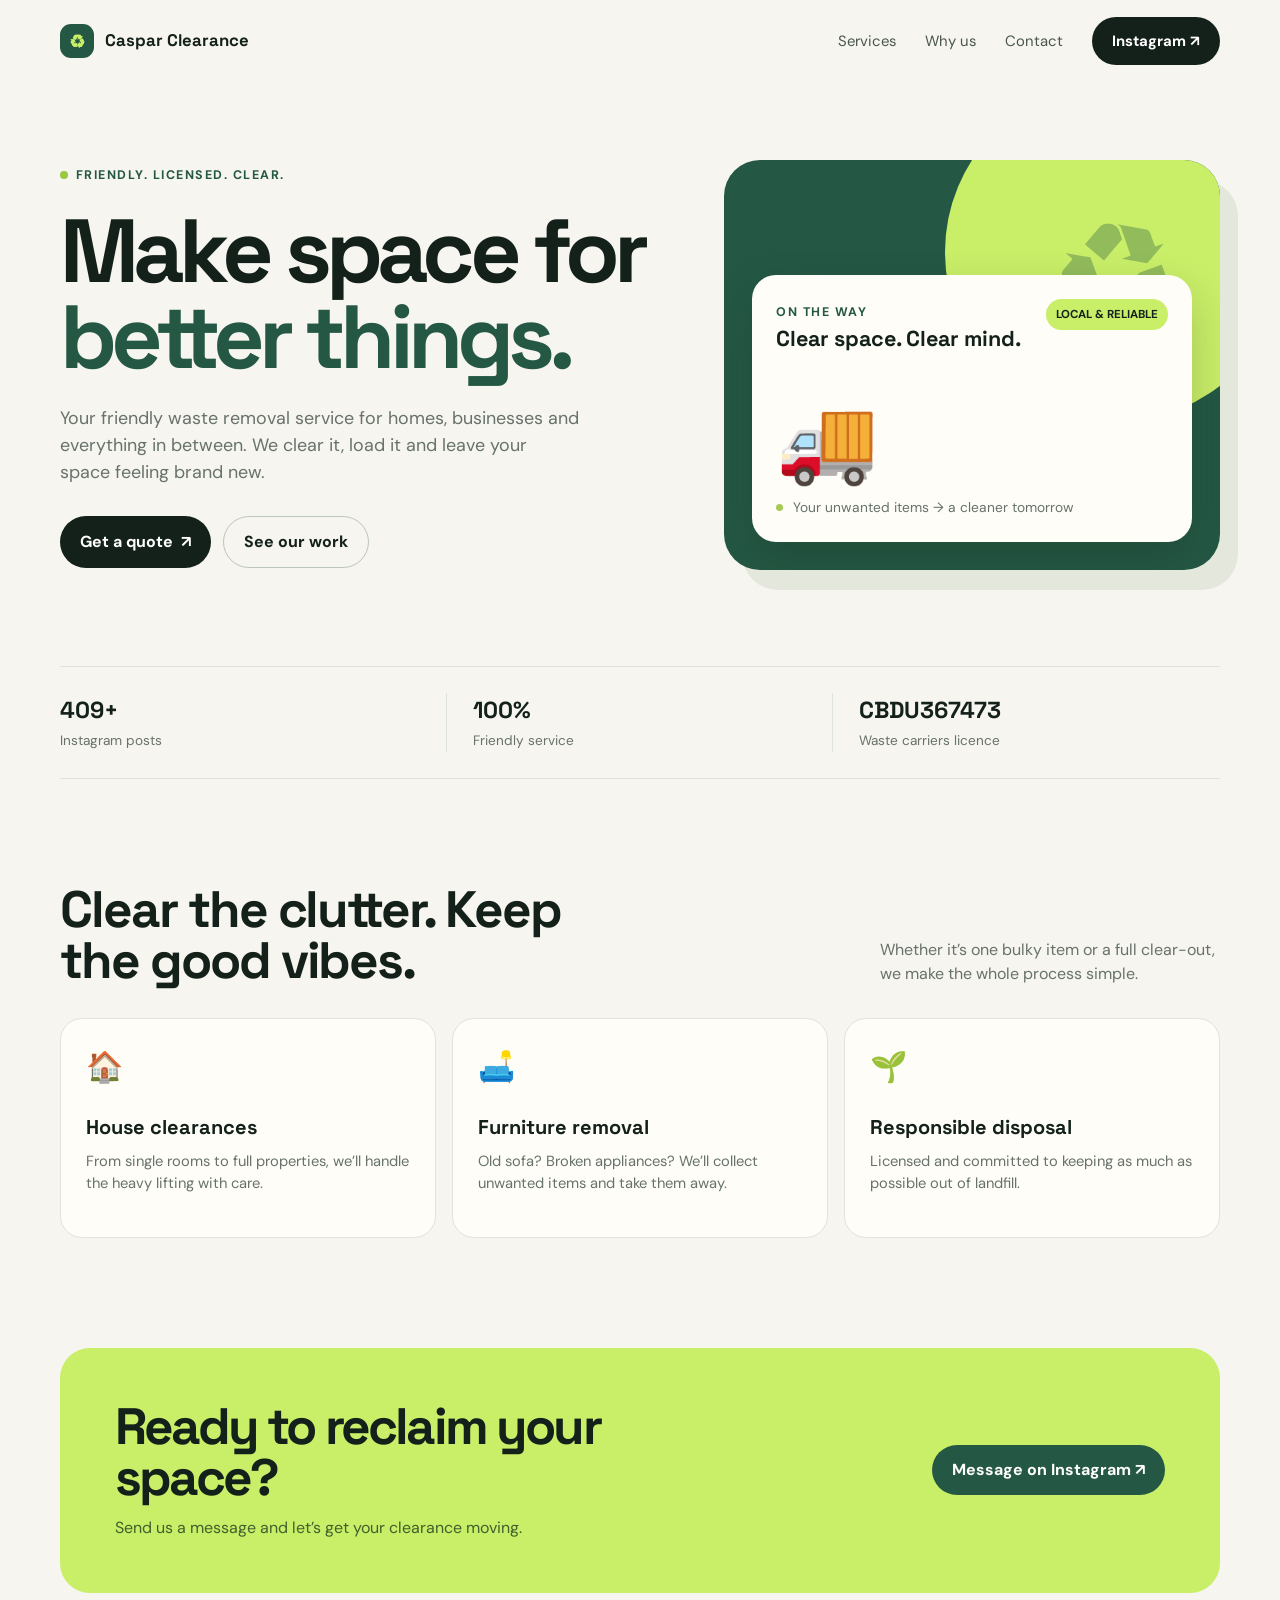
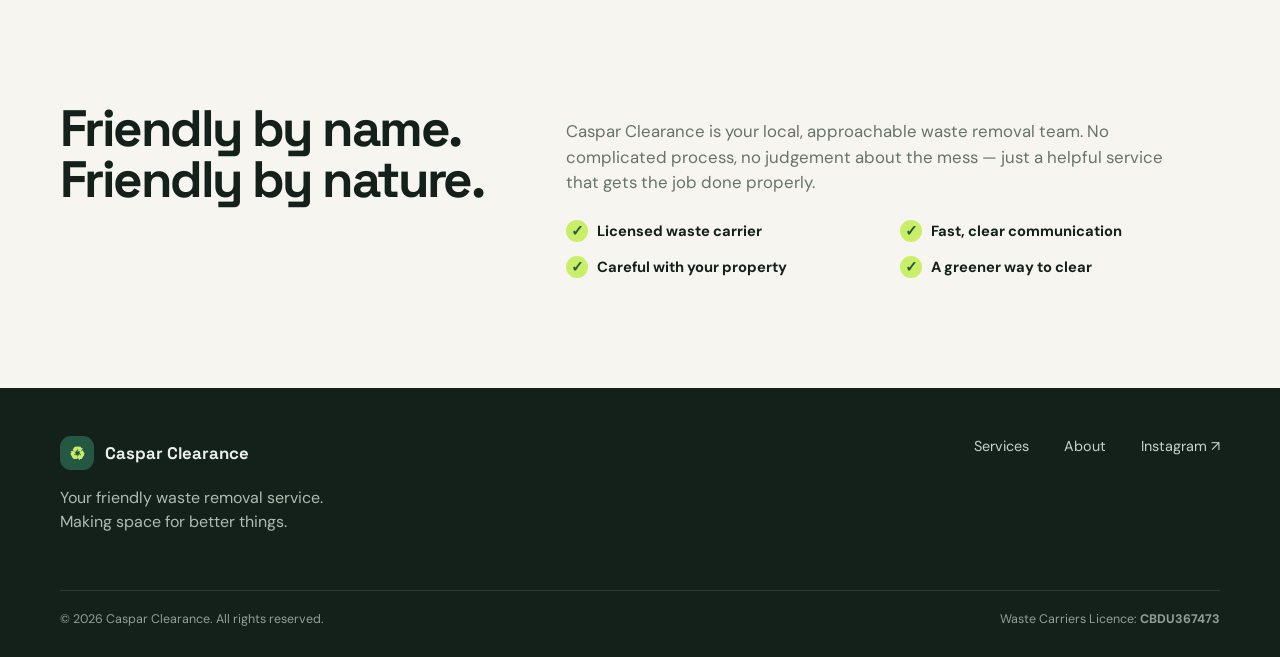
==== index.html @ f8dc3614 "feat: create Caspar Clearance website" ====
<!doctype html>
<html lang="en">
<head>
  <meta charset="UTF-8" />
  <meta name="viewport" content="width=device-width, initial-scale=1.0" />
  <meta name="description" content="Caspar Clearance — your friendly waste removal service. Licensed, reliable and ready to clear the space." />
  <title>Caspar Clearance | Friendly Waste Removal</title>
  <link rel="preconnect" href="https://fonts.googleapis.com">
  <link rel="preconnect" href="https://fonts.gstatic.com" crossorigin>
  <link href="https://fonts.googleapis.com/css2?family=DM+Sans:wght@400;500;600;700&family=Space+Grotesk:wght@500;600;700&display=swap" rel="stylesheet">
  <style>
    :root{--ink:#14211b;--muted:#66726b;--paper:#f7f5ef;--lime:#c9ee68;--green:#245844;--line:#dfe4d8;--cream:#fffdf8}
    *{box-sizing:border-box}html{scroll-behavior:smooth}body{margin:0;background:var(--paper);color:var(--ink);font-family:'DM Sans',sans-serif;line-height:1.5}a{color:inherit;text-decoration:none}.wrap{width:min(1160px,calc(100% - 40px));margin:auto}
    nav{height:82px;display:flex;align-items:center;justify-content:space-between}.brand{display:flex;align-items:center;gap:11px;font-family:'Space Grotesk';font-weight:700;font-size:1.05rem}.mark{width:34px;height:34px;display:grid;place-items:center;border-radius:11px;background:var(--green);color:var(--lime);font-size:18px}.links{display:flex;align-items:center;gap:29px;font-size:.93rem;color:#49564e}.links a:hover{color:var(--green)}.nav-cta,.button{border:0;border-radius:100px;background:var(--ink);color:white;padding:13px 20px;font-weight:700;cursor:pointer;display:inline-flex;align-items:center;gap:8px}.nav-cta:hover,.button:hover{background:var(--green);transform:translateY(-1px)}
    .hero{padding:78px 0 96px;display:grid;grid-template-columns:1.1fr .9fr;gap:58px;align-items:center}.eyebrow{display:inline-flex;align-items:center;gap:8px;color:var(--green);font-weight:700;font-size:.78rem;letter-spacing:.12em;text-transform:uppercase}.dot{height:8px;width:8px;border-radius:50%;background:#98c83f}.hero h1{font-family:'Space Grotesk';font-size:clamp(3.25rem,7vw,6.4rem);line-height:.96;letter-spacing:-.065em;margin:22px 0 25px;max-width:730px}.hero h1 em{font-style:normal;color:var(--green)}.hero p{font-size:1.12rem;color:var(--muted);max-width:520px;margin:0 0 30px}.actions{display:flex;gap:12px;flex-wrap:wrap}.button.light{background:transparent;color:var(--ink);border:1px solid #bdc6ba}.button.light:hover{background:var(--cream)}
    .hero-art{position:relative;min-height:410px;border-radius:36px;background:var(--green);overflow:hidden;display:flex;align-items:flex-end;padding:28px;box-shadow:18px 20px 0 #e4e8dc}.hero-art:before{content:'';position:absolute;width:340px;height:340px;border-radius:50%;background:var(--lime);right:-65px;top:-78px}.hero-art:after{content:'♻';position:absolute;right:37px;top:7px;font-size:150px;color:#24584455;transform:rotate(10deg)}.card{position:relative;z-index:1;background:var(--cream);border-radius:24px;padding:24px;width:100%;box-shadow:0 20px 45px #13251a33}.card-top{display:flex;justify-content:space-between;align-items:start;margin-bottom:45px}.card h3{font-family:'Space Grotesk';font-size:1.35rem;margin:0}.badge{font-size:.72rem;font-weight:700;background:var(--lime);padding:7px 10px;border-radius:100px}.truck{font-size:82px;line-height:1;margin-bottom:15px}.route{display:flex;gap:10px;color:var(--muted);font-size:.86rem;align-items:center}.route span{height:7px;width:7px;border-radius:50%;background:#a7ca54}
    .stats{display:grid;grid-template-columns:repeat(3,1fr);border-top:1px solid var(--line);border-bottom:1px solid var(--line);padding:26px 0;margin-bottom:105px}.stat{padding:0 26px;border-right:1px solid var(--line)}.stat:first-child{padding-left:0}.stat:last-child{border:0}.stat strong{display:block;font-family:'Space Grotesk';font-size:1.45rem}.stat span{color:var(--muted);font-size:.85rem}
    section{padding-bottom:110px}.section-head{display:flex;justify-content:space-between;gap:20px;align-items:end;margin-bottom:32px}.section-head h2{font-family:'Space Grotesk';letter-spacing:-.04em;font-size:clamp(2rem,4vw,3.5rem);line-height:1;margin:0;max-width:550px}.section-head p{color:var(--muted);max-width:340px;margin:0}.services{display:grid;grid-template-columns:repeat(3,1fr);gap:16px}.service{background:var(--cream);border:1px solid var(--line);padding:25px;border-radius:22px;min-height:220px;transition:.2s}.service:hover{transform:translateY(-5px);border-color:#b9cf8b}.icon{font-size:30px}.service h3{font-family:'Space Grotesk';font-size:1.25rem;margin:23px 0 8px}.service p{color:var(--muted);font-size:.92rem;margin:0}
    .banner{border-radius:30px;background:var(--lime);padding:53px 55px;display:flex;justify-content:space-between;align-items:center;gap:30px;margin-bottom:110px}.banner h2{font-family:'Space Grotesk';font-size:clamp(2rem,4vw,3.7rem);letter-spacing:-.055em;line-height:1;margin:0;max-width:620px}.banner p{margin:12px 0 0;color:#41602c}.banner .button{background:var(--green)}
    .about{display:grid;grid-template-columns:.8fr 1.2fr;gap:70px;align-items:start}.about h2{font-family:'Space Grotesk';font-size:3.2rem;line-height:1;letter-spacing:-.05em;margin:0}.about-copy p{color:var(--muted);font-size:1.05rem;max-width:600px}.ticks{display:grid;grid-template-columns:1fr 1fr;gap:14px;margin-top:25px}.tick{font-weight:700;font-size:.92rem}.tick:before{content:'✓';display:inline-grid;place-items:center;color:var(--green);background:var(--lime);border-radius:50%;height:22px;width:22px;margin-right:9px}
    footer{background:var(--ink);color:#eaf0e7;padding:48px 0 28px}.footer-main{display:flex;justify-content:space-between;gap:30px}.footer-brand p{color:#aebbb0;max-width:300px;margin:16px 0}.footer-links{display:flex;gap:35px;color:#c8d2c8;font-size:.9rem}.footer-links a:hover{color:var(--lime)}.copyright{border-top:1px solid #ffffff1c;margin-top:40px;padding-top:19px;color:#91a096;font-size:.78rem;display:flex;justify-content:space-between}.ig{color:var(--lime);font-weight:700}
    @media(max-width:760px){.wrap{width:min(100% - 28px,560px)}.links{display:none}.hero{padding:48px 0 75px;grid-template-columns:1fr;gap:50px}.hero h1{font-size:clamp(3.2rem,17vw,5.3rem)}.hero-art{min-height:345px;box-shadow:10px 12px 0 #e4e8dc}.stats{margin-bottom:75px;gap:8px}.stat{padding:0 9px}.stat strong{font-size:1.05rem}.stat span{font-size:.7rem}.services{grid-template-columns:1fr}.section-head{display:block}.section-head p{margin-top:15px}.banner{padding:35px 26px;display:block}.banner .button{margin-top:25px}.about{grid-template-columns:1fr;gap:26px}.about h2{font-size:2.8rem}.ticks{grid-template-columns:1fr}.footer-main{display:block}.footer-links{margin-top:28px;flex-wrap:wrap;gap:18px}.copyright{display:block}.copyright span{display:block;margin-top:8px}}
  </style>
</head>
<body>
  <header class="wrap"><nav><a class="brand" href="#top"><span class="mark">♻</span> Caspar Clearance</a><div class="links"><a href="#services">Services</a><a href="#about">Why us</a><a href="#contact">Contact</a><a class="nav-cta" href="https://www.instagram.com/casparclearance/" target="_blank" rel="noreferrer">Instagram ↗</a></div></nav></header>
  <main id="top">
    <div class="wrap hero"><div><span class="eyebrow"><span class="dot"></span> Friendly. Licensed. Clear.</span><h1>Make space for <em>better things.</em></h1><p>Your friendly waste removal service for homes, businesses and everything in between. We clear it, load it and leave your space feeling brand new.</p><div class="actions"><a class="button" href="#contact">Get a quote <span>↗</span></a><a class="button light" href="https://www.instagram.com/casparclearance/" target="_blank" rel="noreferrer">See our work</a></div></div><div class="hero-art"><div class="card"><div class="card-top"><div><div class="eyebrow">On the way</div><h3>Clear space. Clear mind.</h3></div><span class="badge">LOCAL &amp; RELIABLE</span></div><div class="truck">🚚</div><div class="route"><span></span> Your unwanted items → a cleaner tomorrow</div></div></div></div>
    <div class="wrap stats"><div class="stat"><strong>409+</strong><span>Instagram posts</span></div><div class="stat"><strong>100%</strong><span>Friendly service</span></div><div class="stat"><strong>CBDU367473</strong><span>Waste carriers licence</span></div></div>
    <section class="wrap" id="services"><div class="section-head"><h2>Clear the clutter. Keep the good vibes.</h2><p>Whether it’s one bulky item or a full clear-out, we make the whole process simple.</p></div><div class="services"><article class="service"><div class="icon">🏠</div><h3>House clearances</h3><p>From single rooms to full properties, we’ll handle the heavy lifting with care.</p></article><article class="service"><div class="icon">🛋️</div><h3>Furniture removal</h3><p>Old sofa? Broken appliances? We’ll collect unwanted items and take them away.</p></article><article class="service"><div class="icon">🌱</div><h3>Responsible disposal</h3><p>Licensed and committed to keeping as much as possible out of landfill.</p></article></div></section>
    <div class="wrap banner" id="contact"><div><h2>Ready to reclaim your space?</h2><p>Send us a message and let’s get your clearance moving.</p></div><a class="button" href="https://www.instagram.com/casparclearance/" target="_blank" rel="noreferrer">Message on Instagram ↗</a></div>
    <section class="wrap about" id="about"><h2>Friendly by name.<br>Friendly by nature.</h2><div class="about-copy"><p>Caspar Clearance is your local, approachable waste removal team. No complicated process, no judgement about the mess — just a helpful service that gets the job done properly.</p><div class="ticks"><div class="tick">Licensed waste carrier</div><div class="tick">Fast, clear communication</div><div class="tick">Careful with your property</div><div class="tick">A greener way to clear</div></div></div></section>
  </main>
  <footer><div class="wrap"><div class="footer-main"><div class="footer-brand"><a class="brand" href="#top"><span class="mark">♻</span> Caspar Clearance</a><p>Your friendly waste removal service. Making space for better things.</p></div><div class="footer-links"><a href="#services">Services</a><a href="#about">About</a><a href="https://www.instagram.com/casparclearance/" target="_blank" rel="noreferrer">Instagram ↗</a></div></div><div class="copyright"><span>© 2026 Caspar Clearance. All rights reserved.</span><span>Waste Carriers Licence: <b>CBDU367473</b></span></div></div></footer>
</body>
</html>
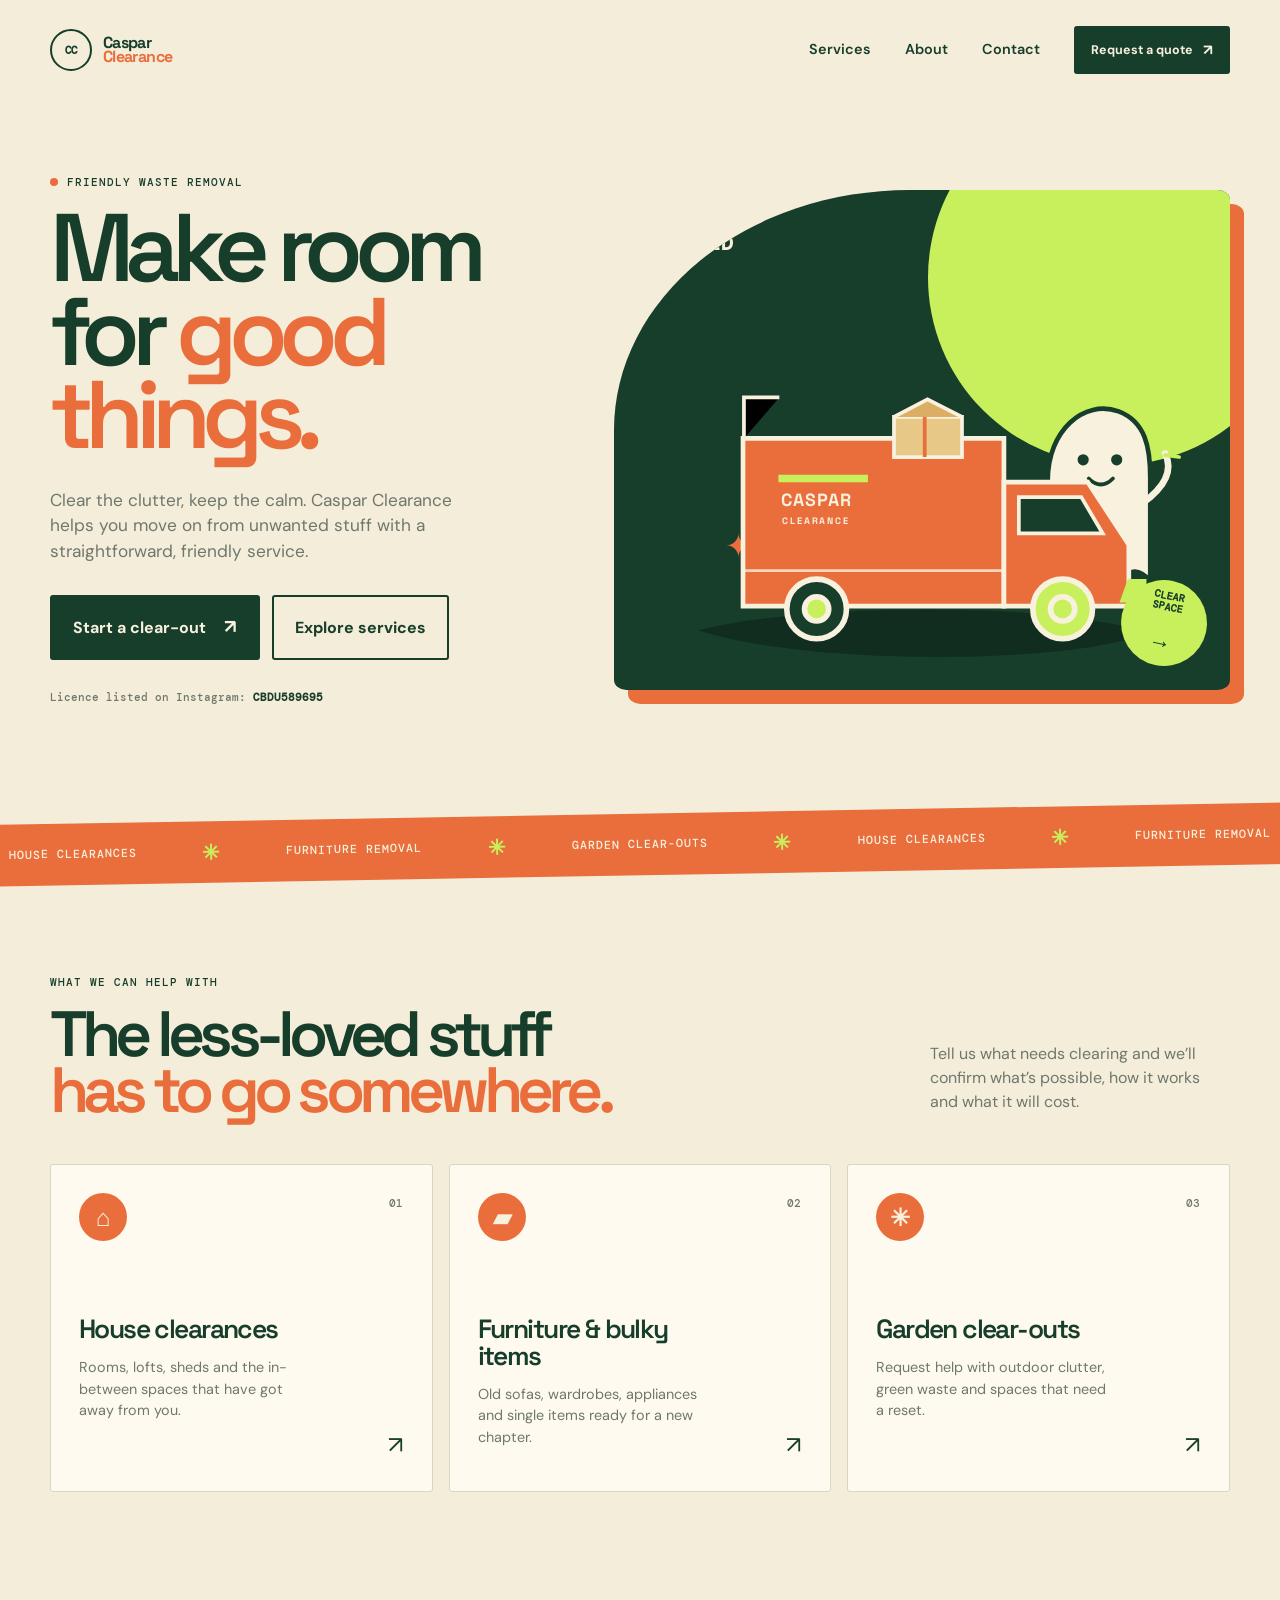
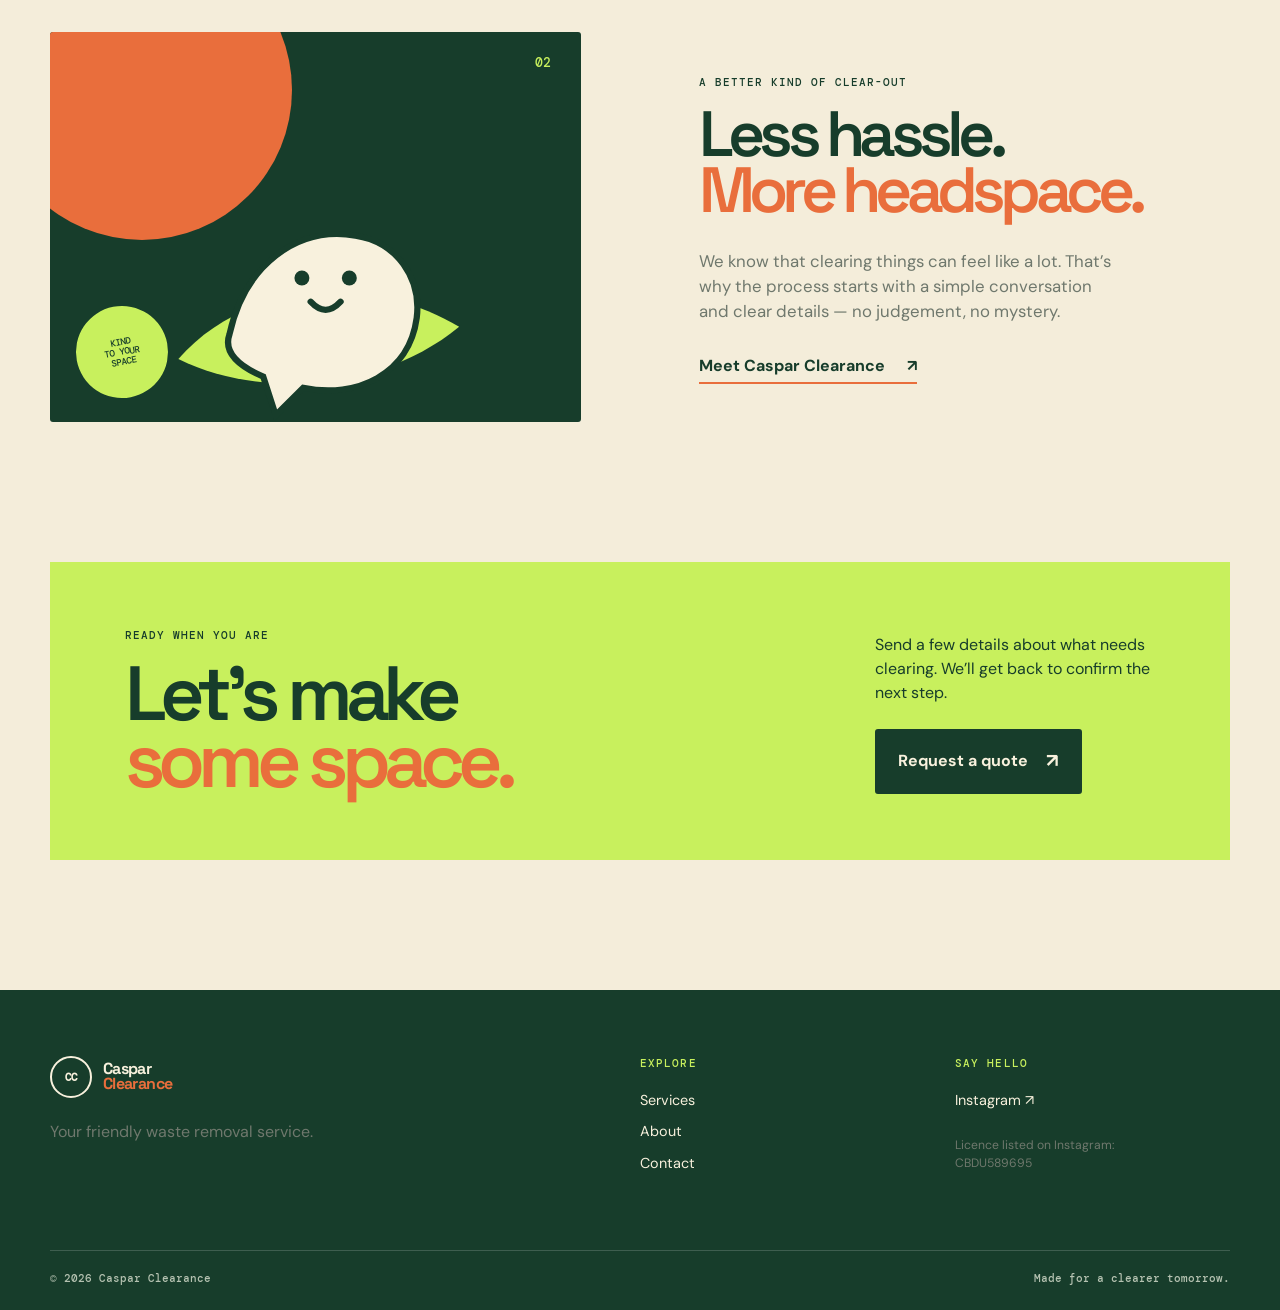
==== commit f2788e51: "feat: add premium multi-page clearance experience" ====
--- a/index.html
+++ b/index.html
@@ -1,36 +1,41 @@
 <!doctype html>
 <html lang="en">
 <head>
-  <meta charset="UTF-8" />
-  <meta name="viewport" content="width=device-width, initial-scale=1.0" />
-  <meta name="description" content="Caspar Clearance — your friendly waste removal service. Licensed, reliable and ready to clear the space." />
-  <title>Caspar Clearance | Friendly Waste Removal</title>
-  <link rel="preconnect" href="https://fonts.googleapis.com">
-  <link rel="preconnect" href="https://fonts.gstatic.com" crossorigin>
-  <link href="https://fonts.googleapis.com/css2?family=DM+Sans:wght@400;500;600;700&family=Space+Grotesk:wght@500;600;700&display=swap" rel="stylesheet">
-  <style>
-    :root{--ink:#14211b;--muted:#66726b;--paper:#f7f5ef;--lime:#c9ee68;--green:#245844;--line:#dfe4d8;--cream:#fffdf8}
-    *{box-sizing:border-box}html{scroll-behavior:smooth}body{margin:0;background:var(--paper);color:var(--ink);font-family:'DM Sans',sans-serif;line-height:1.5}a{color:inherit;text-decoration:none}.wrap{width:min(1160px,calc(100% - 40px));margin:auto}
-    nav{height:82px;display:flex;align-items:center;justify-content:space-between}.brand{display:flex;align-items:center;gap:11px;font-family:'Space Grotesk';font-weight:700;font-size:1.05rem}.mark{width:34px;height:34px;display:grid;place-items:center;border-radius:11px;background:var(--green);color:var(--lime);font-size:18px}.links{display:flex;align-items:center;gap:29px;font-size:.93rem;color:#49564e}.links a:hover{color:var(--green)}.nav-cta,.button{border:0;border-radius:100px;background:var(--ink);color:white;padding:13px 20px;font-weight:700;cursor:pointer;display:inline-flex;align-items:center;gap:8px}.nav-cta:hover,.button:hover{background:var(--green);transform:translateY(-1px)}
-    .hero{padding:78px 0 96px;display:grid;grid-template-columns:1.1fr .9fr;gap:58px;align-items:center}.eyebrow{display:inline-flex;align-items:center;gap:8px;color:var(--green);font-weight:700;font-size:.78rem;letter-spacing:.12em;text-transform:uppercase}.dot{height:8px;width:8px;border-radius:50%;background:#98c83f}.hero h1{font-family:'Space Grotesk';font-size:clamp(3.25rem,7vw,6.4rem);line-height:.96;letter-spacing:-.065em;margin:22px 0 25px;max-width:730px}.hero h1 em{font-style:normal;color:var(--green)}.hero p{font-size:1.12rem;color:var(--muted);max-width:520px;margin:0 0 30px}.actions{display:flex;gap:12px;flex-wrap:wrap}.button.light{background:transparent;color:var(--ink);border:1px solid #bdc6ba}.button.light:hover{background:var(--cream)}
-    .hero-art{position:relative;min-height:410px;border-radius:36px;background:var(--green);overflow:hidden;display:flex;align-items:flex-end;padding:28px;box-shadow:18px 20px 0 #e4e8dc}.hero-art:before{content:'';position:absolute;width:340px;height:340px;border-radius:50%;background:var(--lime);right:-65px;top:-78px}.hero-art:after{content:'♻';position:absolute;right:37px;top:7px;font-size:150px;color:#24584455;transform:rotate(10deg)}.card{position:relative;z-index:1;background:var(--cream);border-radius:24px;padding:24px;width:100%;box-shadow:0 20px 45px #13251a33}.card-top{display:flex;justify-content:space-between;align-items:start;margin-bottom:45px}.card h3{font-family:'Space Grotesk';font-size:1.35rem;margin:0}.badge{font-size:.72rem;font-weight:700;background:var(--lime);padding:7px 10px;border-radius:100px}.truck{font-size:82px;line-height:1;margin-bottom:15px}.route{display:flex;gap:10px;color:var(--muted);font-size:.86rem;align-items:center}.route span{height:7px;width:7px;border-radius:50%;background:#a7ca54}
-    .stats{display:grid;grid-template-columns:repeat(3,1fr);border-top:1px solid var(--line);border-bottom:1px solid var(--line);padding:26px 0;margin-bottom:105px}.stat{padding:0 26px;border-right:1px solid var(--line)}.stat:first-child{padding-left:0}.stat:last-child{border:0}.stat strong{display:block;font-family:'Space Grotesk';font-size:1.45rem}.stat span{color:var(--muted);font-size:.85rem}
-    section{padding-bottom:110px}.section-head{display:flex;justify-content:space-between;gap:20px;align-items:end;margin-bottom:32px}.section-head h2{font-family:'Space Grotesk';letter-spacing:-.04em;font-size:clamp(2rem,4vw,3.5rem);line-height:1;margin:0;max-width:550px}.section-head p{color:var(--muted);max-width:340px;margin:0}.services{display:grid;grid-template-columns:repeat(3,1fr);gap:16px}.service{background:var(--cream);border:1px solid var(--line);padding:25px;border-radius:22px;min-height:220px;transition:.2s}.service:hover{transform:translateY(-5px);border-color:#b9cf8b}.icon{font-size:30px}.service h3{font-family:'Space Grotesk';font-size:1.25rem;margin:23px 0 8px}.service p{color:var(--muted);font-size:.92rem;margin:0}
-    .banner{border-radius:30px;background:var(--lime);padding:53px 55px;display:flex;justify-content:space-between;align-items:center;gap:30px;margin-bottom:110px}.banner h2{font-family:'Space Grotesk';font-size:clamp(2rem,4vw,3.7rem);letter-spacing:-.055em;line-height:1;margin:0;max-width:620px}.banner p{margin:12px 0 0;color:#41602c}.banner .button{background:var(--green)}
-    .about{display:grid;grid-template-columns:.8fr 1.2fr;gap:70px;align-items:start}.about h2{font-family:'Space Grotesk';font-size:3.2rem;line-height:1;letter-spacing:-.05em;margin:0}.about-copy p{color:var(--muted);font-size:1.05rem;max-width:600px}.ticks{display:grid;grid-template-columns:1fr 1fr;gap:14px;margin-top:25px}.tick{font-weight:700;font-size:.92rem}.tick:before{content:'✓';display:inline-grid;place-items:center;color:var(--green);background:var(--lime);border-radius:50%;height:22px;width:22px;margin-right:9px}
-    footer{background:var(--ink);color:#eaf0e7;padding:48px 0 28px}.footer-main{display:flex;justify-content:space-between;gap:30px}.footer-brand p{color:#aebbb0;max-width:300px;margin:16px 0}.footer-links{display:flex;gap:35px;color:#c8d2c8;font-size:.9rem}.footer-links a:hover{color:var(--lime)}.copyright{border-top:1px solid #ffffff1c;margin-top:40px;padding-top:19px;color:#91a096;font-size:.78rem;display:flex;justify-content:space-between}.ig{color:var(--lime);font-weight:700}
-    @media(max-width:760px){.wrap{width:min(100% - 28px,560px)}.links{display:none}.hero{padding:48px 0 75px;grid-template-columns:1fr;gap:50px}.hero h1{font-size:clamp(3.2rem,17vw,5.3rem)}.hero-art{min-height:345px;box-shadow:10px 12px 0 #e4e8dc}.stats{margin-bottom:75px;gap:8px}.stat{padding:0 9px}.stat strong{font-size:1.05rem}.stat span{font-size:.7rem}.services{grid-template-columns:1fr}.section-head{display:block}.section-head p{margin-top:15px}.banner{padding:35px 26px;display:block}.banner .button{margin-top:25px}.about{grid-template-columns:1fr;gap:26px}.about h2{font-size:2.8rem}.ticks{grid-template-columns:1fr}.footer-main{display:block}.footer-links{margin-top:28px;flex-wrap:wrap;gap:18px}.copyright{display:block}.copyright span{display:block;margin-top:8px}}
-  </style>
+  <meta charset="UTF-8">
+  <meta name="viewport" content="width=device-width, initial-scale=1">
+  <meta name="description" content="Caspar Clearance — your friendly waste removal service. Request a quote for household, furniture and garden clearance.">
+  <title>Caspar Clearance — Make room for good things</title>
+  <link rel="stylesheet" href="assets/styles.css">
 </head>
 <body>
-  <header class="wrap"><nav><a class="brand" href="#top"><span class="mark">♻</span> Caspar Clearance</a><div class="links"><a href="#services">Services</a><a href="#about">Why us</a><a href="#contact">Contact</a><a class="nav-cta" href="https://www.instagram.com/casparclearance/" target="_blank" rel="noreferrer">Instagram ↗</a></div></nav></header>
-  <main id="top">
-    <div class="wrap hero"><div><span class="eyebrow"><span class="dot"></span> Friendly. Licensed. Clear.</span><h1>Make space for <em>better things.</em></h1><p>Your friendly waste removal service for homes, businesses and everything in between. We clear it, load it and leave your space feeling brand new.</p><div class="actions"><a class="button" href="#contact">Get a quote <span>↗</span></a><a class="button light" href="https://www.instagram.com/casparclearance/" target="_blank" rel="noreferrer">See our work</a></div></div><div class="hero-art"><div class="card"><div class="card-top"><div><div class="eyebrow">On the way</div><h3>Clear space. Clear mind.</h3></div><span class="badge">LOCAL &amp; RELIABLE</span></div><div class="truck">🚚</div><div class="route"><span></span> Your unwanted items → a cleaner tomorrow</div></div></div></div>
-    <div class="wrap stats"><div class="stat"><strong>409+</strong><span>Instagram posts</span></div><div class="stat"><strong>100%</strong><span>Friendly service</span></div><div class="stat"><strong>CBDU367473</strong><span>Waste carriers licence</span></div></div>
-    <section class="wrap" id="services"><div class="section-head"><h2>Clear the clutter. Keep the good vibes.</h2><p>Whether it’s one bulky item or a full clear-out, we make the whole process simple.</p></div><div class="services"><article class="service"><div class="icon">🏠</div><h3>House clearances</h3><p>From single rooms to full properties, we’ll handle the heavy lifting with care.</p></article><article class="service"><div class="icon">🛋️</div><h3>Furniture removal</h3><p>Old sofa? Broken appliances? We’ll collect unwanted items and take them away.</p></article><article class="service"><div class="icon">🌱</div><h3>Responsible disposal</h3><p>Licensed and committed to keeping as much as possible out of landfill.</p></article></div></section>
-    <div class="wrap banner" id="contact"><div><h2>Ready to reclaim your space?</h2><p>Send us a message and let’s get your clearance moving.</p></div><a class="button" href="https://www.instagram.com/casparclearance/" target="_blank" rel="noreferrer">Message on Instagram ↗</a></div>
-    <section class="wrap about" id="about"><h2>Friendly by name.<br>Friendly by nature.</h2><div class="about-copy"><p>Caspar Clearance is your local, approachable waste removal team. No complicated process, no judgement about the mess — just a helpful service that gets the job done properly.</p><div class="ticks"><div class="tick">Licensed waste carrier</div><div class="tick">Fast, clear communication</div><div class="tick">Careful with your property</div><div class="tick">A greener way to clear</div></div></div></section>
+  <header class="site-header">
+    <div class="wrap header-inner">
+      <a class="brand" href="index.html" aria-label="Caspar Clearance home"><span class="brand-mark" aria-hidden="true">CC</span><span>Caspar<br><i>Clearance</i></span></a>
+      <button class="nav-toggle" aria-expanded="false" aria-controls="site-nav" aria-label="Open menu"><span></span><span></span></button>
+      <nav class="site-nav" id="site-nav" aria-label="Main navigation"><a href="services.html">Services</a><a href="about.html">About</a><a href="contact.html">Contact</a><a class="button button-small" href="contact.html">Request a quote <span>↗</span></a></nav>
+    </div>
+  </header>
+
+  <main>
+    <section class="hero wrap" id="top">
+      <div class="hero-copy reveal"><p class="eyebrow"><span class="eyebrow-dot"></span> Friendly waste removal</p><h1>Make room for <em>good things.</em></h1><p class="hero-intro">Clear the clutter, keep the calm. Caspar Clearance helps you move on from unwanted stuff with a straightforward, friendly service.</p><div class="hero-actions"><a class="button" href="contact.html">Start a clear-out <span>↗</span></a><a class="button button-secondary" href="services.html">Explore services</a></div><p class="micro-note">Licence listed on Instagram: <strong>CBDU589695</strong></p></div>
+      <div class="hero-visual reveal" aria-label="Illustration of a clearance truck and a friendly ghost making space">
+        <div class="sun-disc"></div><div class="spark spark-one">✦</div><div class="spark spark-two">✦</div>
+        <div class="visual-label">OUT WITH<br><strong>THE OLD</strong></div>
+        <svg class="clearance-scene" viewBox="0 0 580 470" role="img" aria-labelledby="scene-title scene-desc"><title id="scene-title">Caspar Clearance truck</title><desc id="scene-desc">A green waste clearance truck with a friendly waving ghost beside it.</desc><path class="ground-shadow" d="M50 406c104-28 376-33 483 3-91 34-366 35-483-3Z"/><path class="ghost-back" d="M425 353v-108c0-54 39-87 76-74 29 11 34 39 34 71v111c-11-13-22-14-33 0-12-18-25-18-38 0-12-18-25-17-39 0Z"/><circle class="ghost-eye" cx="463" cy="223" r="6"/><circle class="ghost-eye" cx="499" cy="223" r="6"/><path class="ghost-smile" d="M469 243q13 13 26 0"/><path class="ghost-arm" d="M526 270q38-27 25-54"/><path class="ghost-hand" d="M550 211l13-8m-12 15 15 2m-17-10 5-14"/><path class="truck-shadow" d="M101 390h376"/><path class="truck-body" d="M98 200h280v180H98z"/><path class="truck-cab" d="M378 247h90l44 67v66H378z"/><path class="truck-window" d="M394 263h67l23 39h-90z"/><path class="truck-line" d="M98 342h280"/><path class="truck-bumper" d="M511 351h20v25h-29"/><circle class="wheel" cx="177" cy="383" r="32"/><circle class="wheel" cx="177" cy="383" r="13"/><circle class="wheel" cx="441" cy="383" r="32"/><circle class="wheel" cx="441" cy="383" r="13"/><path class="truck-logo" d="M136 243h96"/><text class="truck-text" x="139" y="273">CASPAR</text><text class="truck-text small" x="140" y="292">CLEARANCE</text><path class="box" d="M260 177h73v43h-73z"/><path class="box-tape" d="M293 177v43"/><path class="box-flap" d="m260 177 36-19 37 19"/><path class="flag" d="M99 200v-44h38"/></svg>
+        <button class="visual-sticker" type="button" data-clear-space aria-pressed="false">CLEAR<br>SPACE<br><span>→</span></button>
+      </div>
+    </section>
+
+    <section class="ticker" aria-label="Service highlights"><div class="ticker-track"><span>HOUSE CLEARANCES</span><b>✳</b><span>FURNITURE REMOVAL</span><b>✳</b><span>GARDEN CLEAR-OUTS</span><b>✳</b><span>HOUSE CLEARANCES</span><b>✳</b><span>FURNITURE REMOVAL</span></div></section>
+
+    <section class="section wrap" id="services"><div class="section-heading reveal"><div><p class="eyebrow">What we can help with</p><h2>The less-loved stuff<br><em>has to go somewhere.</em></h2></div><p class="muted">Tell us what needs clearing and we’ll confirm what’s possible, how it works and what it will cost.</p></div><div class="grid-3 service-grid"><a class="panel service-card reveal" href="services.html#house"><span class="icon icon-house">⌂</span><span class="card-index">01</span><h3>House clearances</h3><p>Rooms, lofts, sheds and the in-between spaces that have got away from you.</p><span class="card-arrow">↗</span></a><a class="panel service-card reveal" href="services.html#furniture"><span class="icon icon-chair">▰</span><span class="card-index">02</span><h3>Furniture &amp; bulky items</h3><p>Old sofas, wardrobes, appliances and single items ready for a new chapter.</p><span class="card-arrow">↗</span></a><a class="panel service-card reveal" href="services.html#garden"><span class="icon icon-leaf">✳</span><span class="card-index">03</span><h3>Garden clear-outs</h3><p>Request help with outdoor clutter, green waste and spaces that need a reset.</p><span class="card-arrow">↗</span></a></div></section>
+
+    <section class="section wrap split-feature"><div class="feature-graphic reveal"><div class="feature-circle"></div><span class="feature-number">02</span><div class="feature-stamp">KIND<br>TO YOUR<br>SPACE</div><svg viewBox="0 0 300 250" aria-hidden="true"><path d="M40 198c49-57 144-73 225-26-59 49-156 60-225 26Z" fill="#c8f05d"/><path d="M81 178c12-55 54-87 101-79 33 5 53 34 49 66-6 45-48 65-91 56l-22 22-10-31c-21-9-32-20-27-34Z" fill="#f8f1dd" stroke="#173d2b" stroke-width="5"/><circle cx="139" cy="133" r="6" fill="#173d2b"/><circle cx="177" cy="133" r="6" fill="#173d2b"/><path d="M146 152q12 13 24 0" fill="none" stroke="#173d2b" stroke-width="5" stroke-linecap="round"/></svg></div><div class="feature-copy reveal"><p class="eyebrow">A better kind of clear-out</p><h2>Less hassle.<br><em>More headspace.</em></h2><p>We know that clearing things can feel like a lot. That’s why the process starts with a simple conversation and clear details — no judgement, no mystery.</p><a class="text-link" href="about.html">Meet Caspar Clearance <span>↗</span></a></div></section>
+
+    <section class="cta-band wrap reveal" id="contact"><div><p class="eyebrow">Ready when you are</p><h2>Let’s make<br><em>some space.</em></h2></div><div><p>Send a few details about what needs clearing. We’ll get back to confirm the next step.</p><a class="button" href="contact.html">Request a quote <span>↗</span></a></div></section>
   </main>
-  <footer><div class="wrap"><div class="footer-main"><div class="footer-brand"><a class="brand" href="#top"><span class="mark">♻</span> Caspar Clearance</a><p>Your friendly waste removal service. Making space for better things.</p></div><div class="footer-links"><a href="#services">Services</a><a href="#about">About</a><a href="https://www.instagram.com/casparclearance/" target="_blank" rel="noreferrer">Instagram ↗</a></div></div><div class="copyright"><span>© 2026 Caspar Clearance. All rights reserved.</span><span>Waste Carriers Licence: <b>CBDU367473</b></span></div></div></footer>
+  <footer class="site-footer"><div class="wrap footer-grid"><div><a class="brand brand-footer" href="index.html"><span class="brand-mark">CC</span><span>Caspar<br><i>Clearance</i></span></a><p class="muted">Your friendly waste removal service.</p></div><div><p class="footer-label">Explore</p><a href="services.html">Services</a><a href="about.html">About</a><a href="contact.html">Contact</a></div><div><p class="footer-label">Say hello</p><a href="https://www.instagram.com/casparclearance/" target="_blank" rel="noopener noreferrer">Instagram ↗</a><p class="muted small-copy">Licence listed on Instagram:<br>CBDU589695</p></div></div><div class="wrap footer-bottom"><span>© 2026 Caspar Clearance</span><span>Made for a clearer tomorrow.</span></div></footer>
+  <script src="assets/site.js"></script>
 </body>
 </html>
--- a/assets/styles.css
+++ b/assets/styles.css
@@ -0,0 +1,9 @@
+@import url('https://fonts.googleapis.com/css2?family=DM+Mono:wght@400;500&family=DM+Sans:wght@400;500;600;700&family=Space+Grotesk:wght@500;600;700&display=swap');
+:root{--ink:#173d2b;--forest:#173d2b;--deep:#102d20;--cream:#f8f1dd;--paper:#f4edda;--lime:#c8f05d;--orange:#e96e3c;--muted:#6f786d;--line:#d8d6c4;--white:#fffaf0;--display:'Space Grotesk',Arial,sans-serif;--body:'DM Sans',Arial,sans-serif;--mono:'DM Mono',monospace}*{box-sizing:border-box}html{scroll-behavior:smooth}body{margin:0;background:var(--paper);color:var(--forest);font-family:var(--body);line-height:1.5}body.menu-open{overflow:hidden}a{color:inherit;text-decoration:none}button{font:inherit}.wrap{width:min(1180px,calc(100% - 64px));margin-inline:auto}.site-header{position:relative;z-index:10}.header-inner{height:100px;display:flex;align-items:center;justify-content:space-between}.brand{display:inline-flex;align-items:center;gap:11px;font-family:var(--display);font-weight:700;font-size:1rem;line-height:.9;letter-spacing:-.04em}.brand i{font-style:normal;color:var(--orange)}.brand-mark{display:grid;place-items:center;width:42px;height:42px;border:2px solid var(--forest);border-radius:50%;font:700 .7rem var(--mono);letter-spacing:-.1em}.site-nav{display:flex;align-items:center;gap:34px;font-size:.9rem;font-weight:600}.site-nav>a:not(.button){position:relative}.site-nav>a:not(.button):after{content:'';position:absolute;left:0;right:100%;bottom:-7px;height:2px;background:var(--orange);transition:right .25s}.site-nav>a:not(.button):hover:after{right:0}.button{display:inline-flex;align-items:center;justify-content:center;gap:18px;padding:16px 21px;border:2px solid var(--forest);border-radius:3px;background:var(--forest);color:var(--cream);font-weight:700;transition:transform .2s,background .2s,color .2s}.button:hover{transform:translateY(-3px);background:var(--orange);border-color:var(--orange)}.button span{font-size:1.2em}.button-secondary{background:transparent;color:var(--forest)}.button-small{padding:11px 15px;font-size:.78rem;gap:10px}.nav-toggle{display:none;border:0;background:transparent;color:var(--forest);padding:8px}.nav-toggle span{display:block;width:28px;height:2px;background:currentColor;margin:6px}
+.hero{display:grid;grid-template-columns:minmax(0,.91fr) minmax(420px,1.09fr);gap:50px;align-items:center;padding:75px 0 110px}.eyebrow{display:flex;align-items:center;gap:9px;margin:0 0 18px;font:500 .69rem var(--mono);letter-spacing:.09em;text-transform:uppercase}.eyebrow-dot{width:8px;height:8px;background:var(--orange);border-radius:50%;display:inline-block}.hero h1,.section-heading h2,.feature-copy h2,.cta-band h2,.page-hero h1{font:600 clamp(4rem,7.5vw,7.6rem)/.87 var(--display);letter-spacing:-.09em;margin:0;color:var(--forest)}h1 em,h2 em{font-style:normal;color:var(--orange)}.hero-intro{font-size:1.08rem;max-width:450px;margin:30px 0;color:var(--muted)}.hero-actions{display:flex;flex-wrap:wrap;gap:12px}.micro-note{font:500 .68rem var(--mono);color:var(--muted);margin:30px 0 0}.micro-note strong{color:var(--forest)}.hero-visual{position:relative;isolation:isolate;min-height:500px;background:var(--forest);overflow:hidden;border-radius:48% 2% 2% 2%;box-shadow:14px 14px 0 var(--orange)}.sun-disc{position:absolute;z-index:-1;width:375px;height:375px;right:-73px;top:-100px;border-radius:50%;background:var(--lime)}.clearance-scene{position:absolute;inset:62px 11px 0;width:calc(100% - 22px);height:calc(100% - 62px)}.ground-shadow,.truck-shadow{fill:#102d20}.truck-body,.truck-cab{fill:var(--orange);stroke:var(--cream);stroke-width:5}.truck-cab{fill:#e96e3c}.truck-window{fill:var(--forest);stroke:var(--cream);stroke-width:4}.truck-line{stroke:var(--cream);stroke-width:3;opacity:.8}.truck-bumper{fill:var(--lime)}.wheel{fill:var(--forest);stroke:var(--cream);stroke-width:6}.wheel+circle{fill:var(--lime)}.truck-logo,.truck-text{fill:var(--cream)}.truck-logo{stroke:var(--lime);stroke-width:8}.truck-text{font:700 19px var(--display);letter-spacing:1px}.truck-text.small{font-size:10px;letter-spacing:2px}.box{fill:#e8c887;stroke:var(--cream);stroke-width:4}.box-tape{stroke:var(--orange);stroke-width:4}.box-flap{fill:#dcae63;stroke:var(--cream);stroke-width:4}.flag{stroke:var(--cream);stroke-width:4}.ghost-back{fill:var(--cream);stroke:var(--forest);stroke-width:5}.ghost-eye{fill:var(--forest)}.ghost-smile{fill:none;stroke:var(--forest);stroke-width:4;stroke-linecap:round}.ghost-arm{fill:none;stroke:var(--cream);stroke-width:7;stroke-linecap:round}.ghost-hand{fill:none;stroke:var(--lime);stroke-width:4;stroke-linecap:round}.visual-label{position:absolute;left:27px;top:28px;font:500 .68rem/1.2 var(--mono);letter-spacing:.12em;color:var(--lime)}.visual-label strong{font-size:1.25rem;color:var(--cream)}.spark{position:absolute;color:var(--lime);font-size:2rem}.spark-one{right:34%;top:33%}.spark-two{left:18%;bottom:24%;color:var(--orange)}.visual-sticker{position:absolute;right:23px;bottom:24px;display:grid;place-items:center;width:86px;height:86px;border-radius:50%;background:var(--lime);color:var(--forest);font:700 .64rem/1.1 var(--mono);text-align:center;transform:rotate(12deg)}.visual-sticker span{font-size:1.4rem}
+.ticker{overflow:hidden;background:var(--orange);color:var(--cream);padding:17px 0;transform:rotate(-1deg) scale(1.01);margin-bottom:100px}.ticker-track{display:flex;align-items:center;justify-content:space-around;min-width:1050px;gap:35px;font:500 .72rem var(--mono);letter-spacing:.08em;white-space:nowrap}.ticker b{color:var(--lime);font-size:1.3rem}.section{padding-bottom:140px}.section-heading{display:flex;justify-content:space-between;align-items:end;gap:40px;margin-bottom:46px}.section-heading h2,.feature-copy h2{font-size:clamp(3rem,5vw,5.4rem)}.section-heading .muted{max-width:300px;margin-bottom:4px}.muted{color:var(--muted)}.grid-3{display:grid;grid-template-columns:repeat(3,1fr);gap:16px}.panel{background:var(--white);border:1px solid var(--line);border-radius:3px}.service-card{position:relative;min-height:320px;padding:28px;transition:transform .25s,background .25s;overflow:hidden}.service-card:hover{transform:translateY(-8px);background:var(--lime)}.icon{display:grid;place-items:center;width:48px;height:48px;background:var(--orange);color:var(--cream);font:700 1.5rem var(--display);border-radius:50%}.card-index{position:absolute;top:31px;right:29px;font:500 .7rem var(--mono);color:var(--muted)}.service-card h3{max-width:230px;margin:75px 0 13px;font:600 1.65rem/1 var(--display);letter-spacing:-.06em}.service-card p{max-width:235px;color:var(--muted);font-size:.9rem}.card-arrow{position:absolute;right:29px;bottom:28px;font-size:1.5rem}.split-feature{display:grid;grid-template-columns:1fr 1fr;gap:10%;align-items:center}.feature-graphic{position:relative;min-height:390px;background:var(--forest);border-radius:3px;overflow:hidden}.feature-circle{position:absolute;width:300px;height:300px;background:var(--orange);border-radius:50%;left:-58px;top:-92px}.feature-number{position:absolute;right:30px;top:22px;color:var(--lime);font:500 .8rem var(--mono)}.feature-graphic svg{position:absolute;inset:80px 6% 0;width:88%;height:80%}.feature-stamp{position:absolute;left:26px;bottom:24px;color:var(--forest);background:var(--lime);border-radius:50%;width:92px;height:92px;display:grid;place-content:center;text-align:center;font:500 .58rem/1.1 var(--mono);transform:rotate(-11deg)}.feature-copy>p:not(.eyebrow){max-width:420px;color:var(--muted);font-size:1.05rem;margin:30px 0}.text-link{font-weight:700;border-bottom:2px solid var(--orange);padding-bottom:6px}.text-link span{padding-left:18px}.cta-band{display:flex;justify-content:space-between;align-items:end;gap:40px;background:var(--lime);padding:66px 75px;margin-bottom:130px}.cta-band h2{font-size:clamp(3.5rem,6vw,6.1rem)}.cta-band>div:last-child{max-width:280px}.cta-band>div:last-child p{margin:0 0 24px}.site-footer{background:var(--forest);color:var(--cream);padding:66px 0 25px}.brand-footer .brand-mark{border-color:var(--cream)}.footer-grid{display:grid;grid-template-columns:2fr 1fr 1fr;gap:40px}.footer-grid>.muted,.footer-grid>div:first-child>.muted{margin-top:22px}.footer-grid a:not(.brand){display:block;margin:10px 0;color:var(--cream);font-size:.9rem}.footer-label{font:500 .68rem var(--mono);letter-spacing:.1em;text-transform:uppercase;color:var(--lime);margin:0 0 20px}.small-copy{font-size:.76rem;margin-top:25px}.footer-bottom{display:flex;justify-content:space-between;border-top:1px solid #ffffff2b;margin-top:65px;padding-top:20px;color:#b5c2b1;font:500 .68rem var(--mono)}.reveal{opacity:0;transform:translateY(18px);transition:opacity .7s ease,transform .7s ease}.reveal.is-visible{opacity:1;transform:none}
+@media(max-width:800px){.wrap{width:min(100% - 36px,600px)}.header-inner{height:78px}.nav-toggle{display:block;position:relative;z-index:2}.site-nav{display:none;position:fixed;inset:0;background:var(--lime);padding:120px 30px 30px;flex-direction:column;align-items:flex-start;gap:25px;font:600 2.8rem/1 var(--display)}.site-nav.is-open{display:flex}.site-nav .button{font-size:.95rem;margin-top:15px}.hero{display:block;padding:48px 0 82px}.hero h1{font-size:clamp(4rem,17vw,6.4rem)}.hero-visual{margin-top:64px;min-height:390px;box-shadow:8px 8px 0 var(--orange)}.clearance-scene{inset:45px 0 0;width:100%;height:calc(100% - 45px)}.section-heading{display:block}.section-heading .muted{margin-top:22px}.grid-3{grid-template-columns:1fr}.service-card{min-height:260px}.split-feature{grid-template-columns:1fr;gap:45px}.feature-graphic{min-height:330px}.cta-band{display:block;padding:40px 28px;margin-bottom:80px}.cta-band>div:last-child{margin-top:30px}.footer-grid{grid-template-columns:1fr 1fr}.footer-grid>div:first-child{grid-column:1/-1}.footer-bottom{display:block}.footer-bottom span{display:block;margin-top:8px}}
+@media(prefers-reduced-motion:reduce){html{scroll-behavior:auto}.reveal{opacity:1;transform:none;transition:none}.button,.service-card{transition:none}}
+.page-hero{padding:70px 0 95px;max-width:880px}.page-hero h1{font-size:clamp(4rem,8vw,8rem);margin-top:18px}.page-hero p:not(.eyebrow){max-width:590px;color:var(--muted);font-size:1.12rem;margin-top:30px}.grid-2{display:grid;grid-template-columns:repeat(2,1fr);gap:18px}.steps{display:grid;gap:14px;counter-reset:step}.steps>*{position:relative;padding:25px 25px 25px 76px;background:var(--white);border:1px solid var(--line)}.steps>*:before{counter-increment:step;content:'0' counter(step);position:absolute;left:25px;top:27px;color:var(--orange);font:500 .7rem var(--mono)}.steps h3{margin:0 0 8px;font:600 1.3rem var(--display)}.form-card{padding:32px;background:var(--white);border:1px solid var(--line)}.form-grid{display:grid;grid-template-columns:1fr 1fr;gap:20px}.field{display:grid;gap:8px}.field-full{grid-column:1/-1}.field label{font:500 .7rem var(--mono);letter-spacing:.06em;text-transform:uppercase}.field input,.field textarea,.field select{width:100%;border:1px solid #bfc8b8;background:var(--paper);color:var(--forest);padding:14px;font:inherit;border-radius:0}.field textarea{min-height:135px;resize:vertical}.field input:focus,.field textarea:focus,.field select:focus{outline:2px solid var(--orange);outline-offset:2px}.form-details{font-size:.78rem;color:var(--muted);margin-top:15px}.details{border-top:1px solid var(--line);padding:20px 0}.details summary{cursor:pointer;font-weight:700}.details p{color:var(--muted);max-width:650px}
+@media(max-width:800px){.page-hero{padding:48px 0 65px}.grid-2,.form-grid{grid-template-columns:1fr}.field-full{grid-column:auto}.form-card{padding:22px}}
+.visual-sticker{border:0;cursor:pointer}.visual-sticker:hover,.visual-sticker:focus-visible{transform:rotate(0) scale(1.08);outline:2px solid var(--cream);outline-offset:4px}.hero-visual.space-cleared .visual-sticker{background:var(--orange);color:var(--cream)}
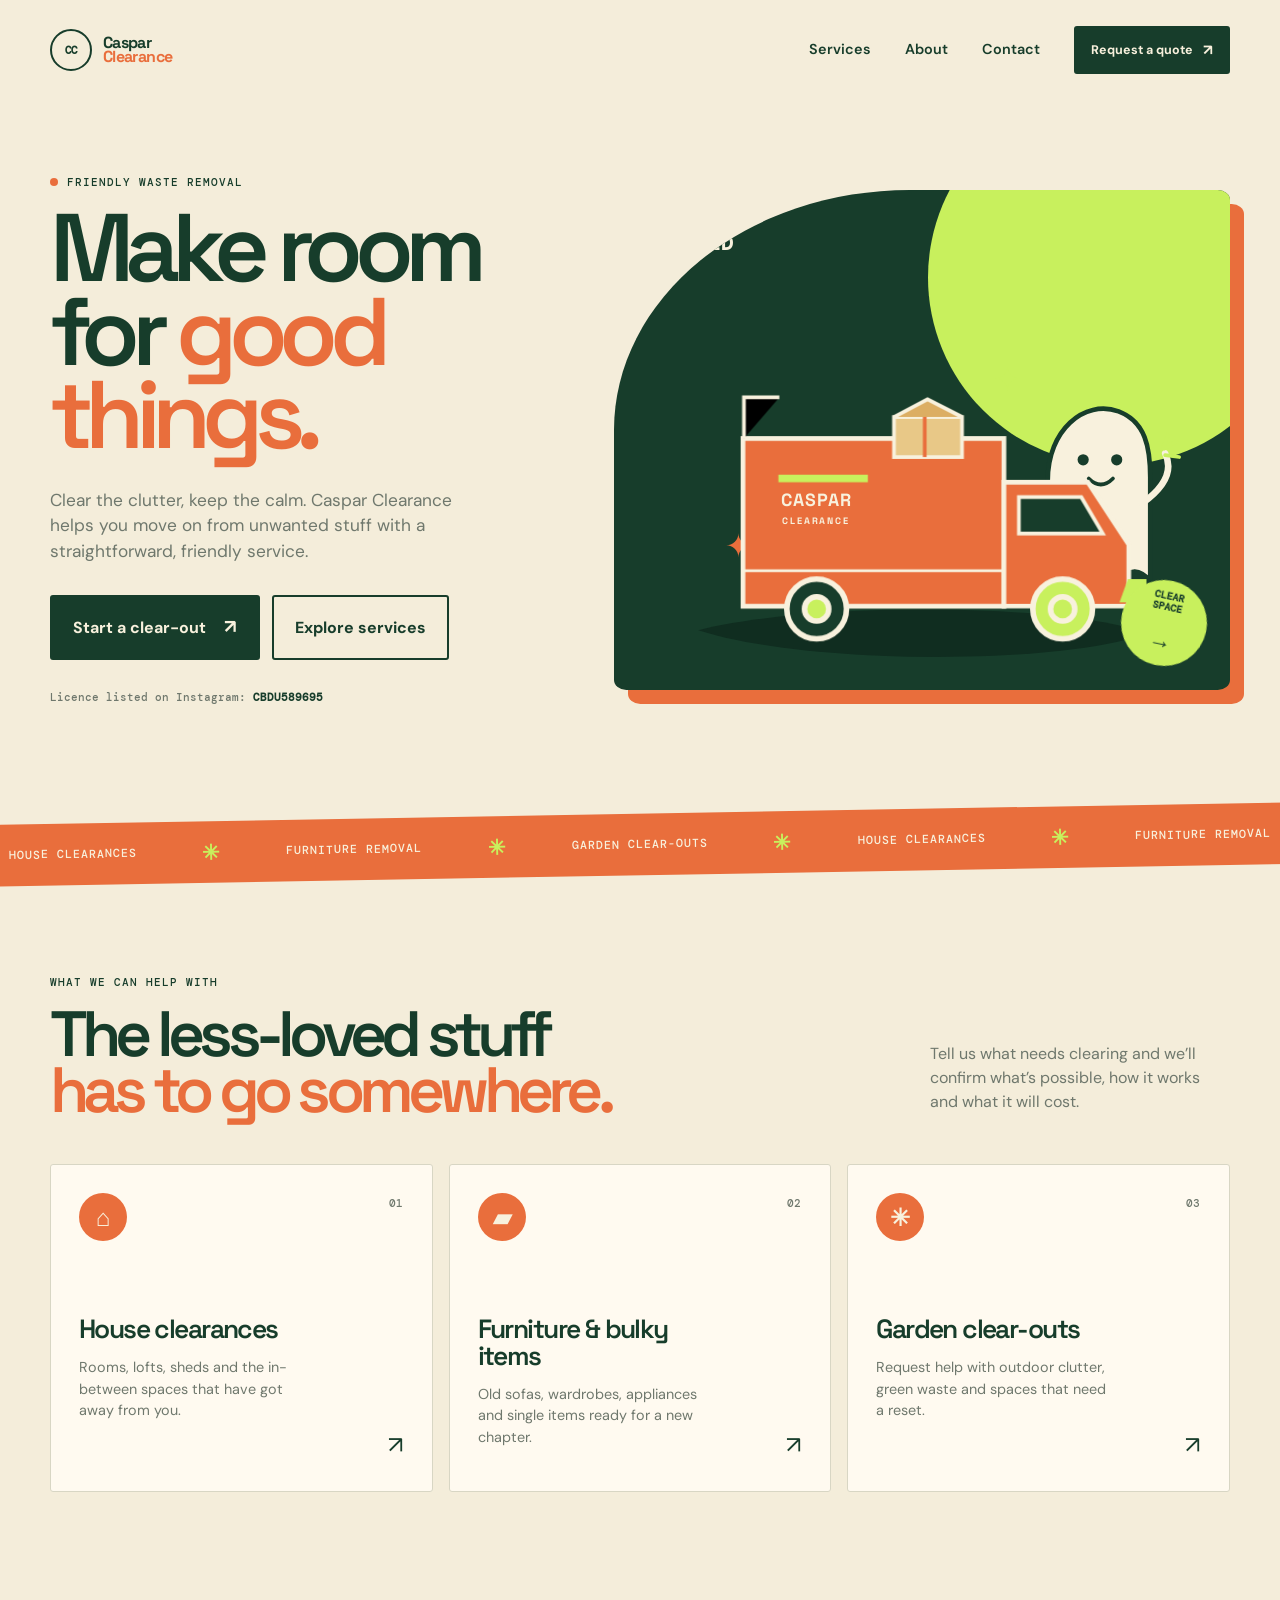
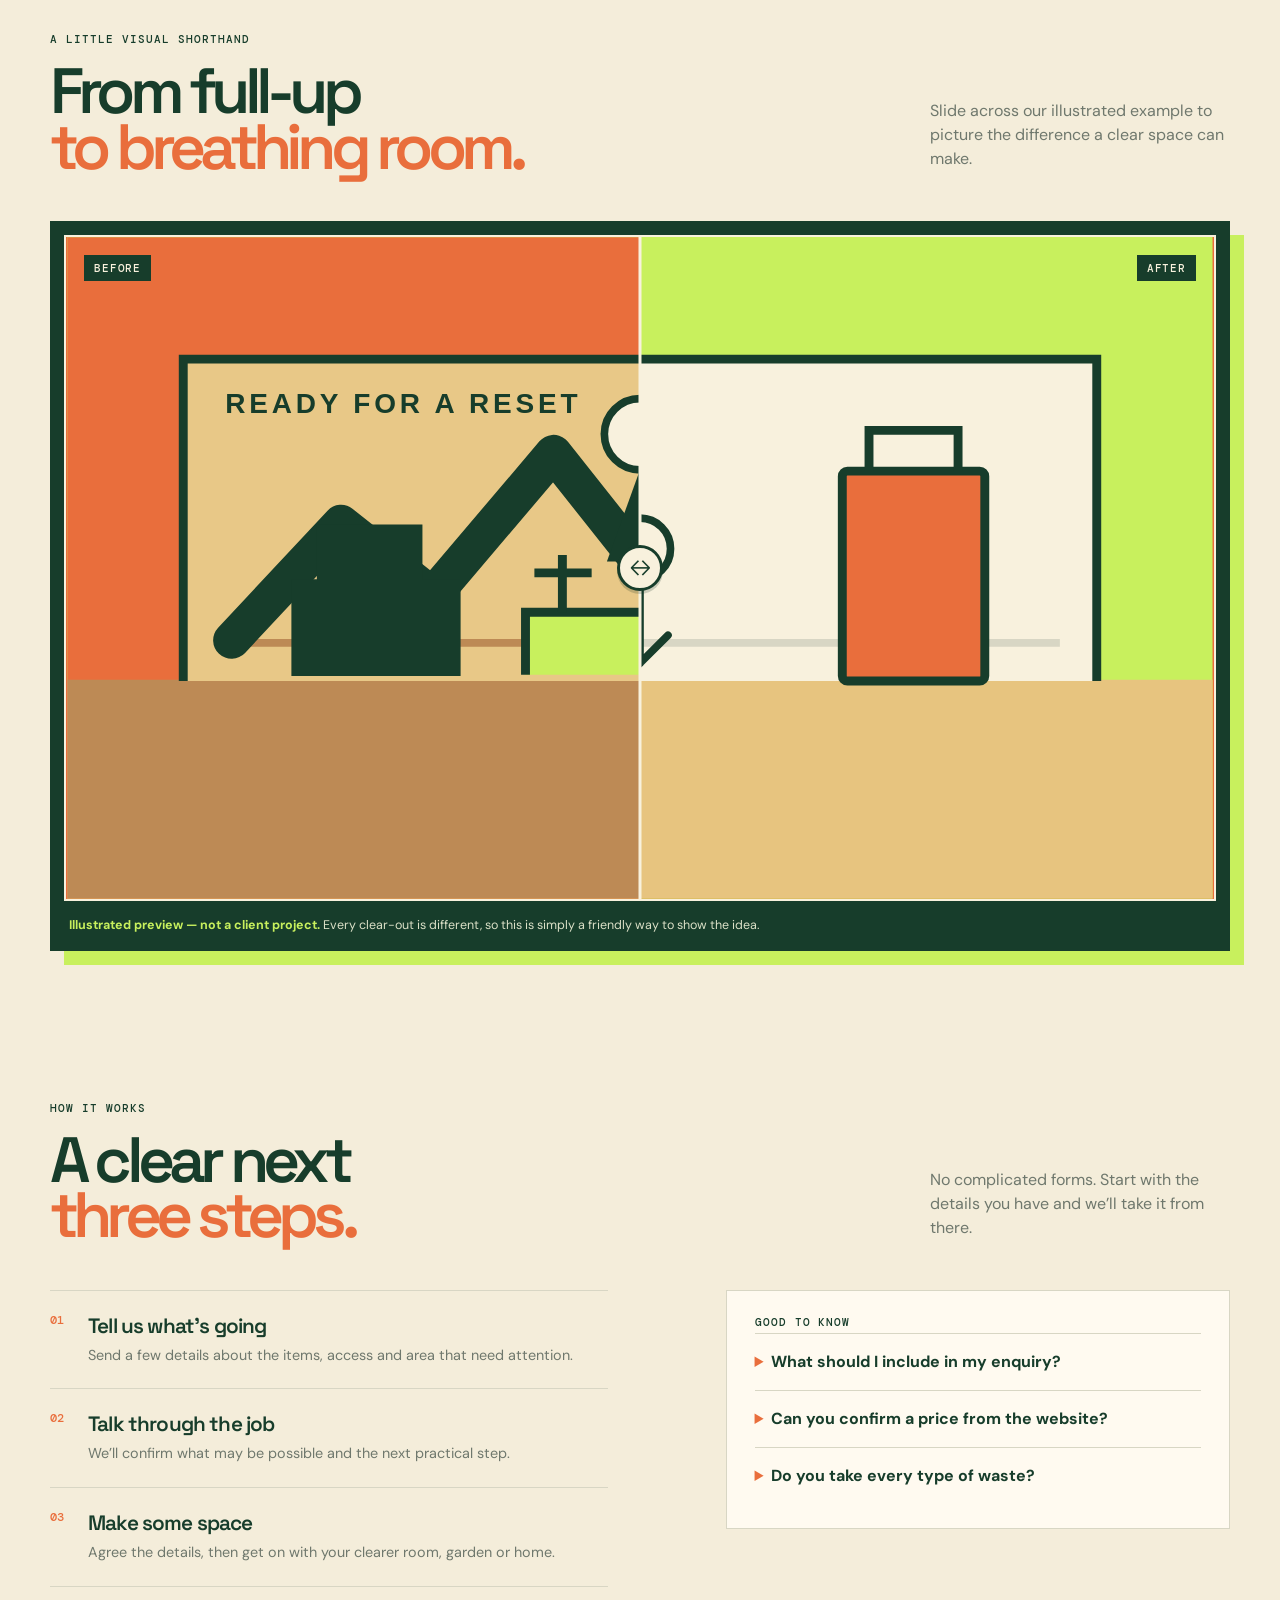
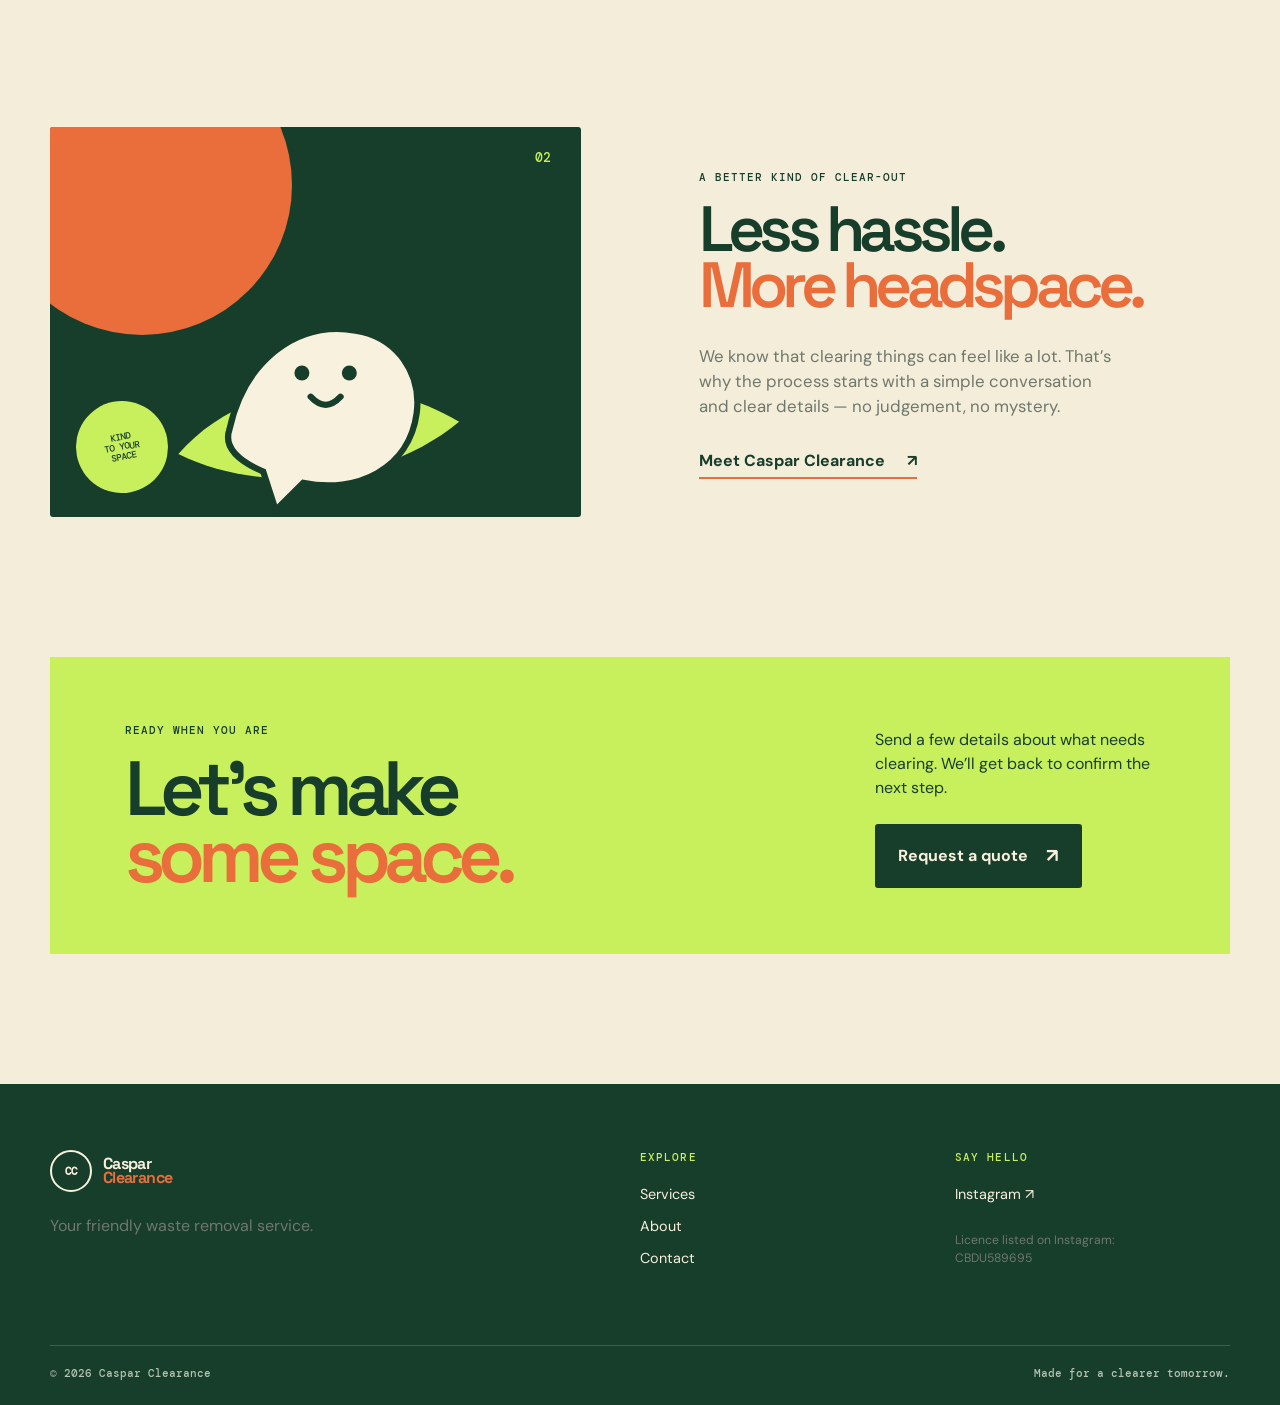
==== commit b2cafa70: "feat: add interactive clearance animations" ====
--- a/index.html
+++ b/index.html
@@ -6,6 +6,8 @@
   <meta name="description" content="Caspar Clearance — your friendly waste removal service. Request a quote for household, furniture and garden clearance.">
   <title>Caspar Clearance — Make room for good things</title>
   <link rel="stylesheet" href="assets/styles.css">
+  <link rel="stylesheet" href="assets/motion.css">
+  <link rel="stylesheet" href="assets/comparison.css">
 </head>
 <body>
   <header class="site-header">
@@ -31,11 +33,30 @@
 
     <section class="section wrap" id="services"><div class="section-heading reveal"><div><p class="eyebrow">What we can help with</p><h2>The less-loved stuff<br><em>has to go somewhere.</em></h2></div><p class="muted">Tell us what needs clearing and we’ll confirm what’s possible, how it works and what it will cost.</p></div><div class="grid-3 service-grid"><a class="panel service-card reveal" href="services.html#house"><span class="icon icon-house">⌂</span><span class="card-index">01</span><h3>House clearances</h3><p>Rooms, lofts, sheds and the in-between spaces that have got away from you.</p><span class="card-arrow">↗</span></a><a class="panel service-card reveal" href="services.html#furniture"><span class="icon icon-chair">▰</span><span class="card-index">02</span><h3>Furniture &amp; bulky items</h3><p>Old sofas, wardrobes, appliances and single items ready for a new chapter.</p><span class="card-arrow">↗</span></a><a class="panel service-card reveal" href="services.html#garden"><span class="icon icon-leaf">✳</span><span class="card-index">03</span><h3>Garden clear-outs</h3><p>Request help with outdoor clutter, green waste and spaces that need a reset.</p><span class="card-arrow">↗</span></a></div></section>
 
+    <section class="section comparison-section wrap" aria-labelledby="comparison-title">
+      <div class="section-heading reveal"><div><p class="eyebrow">A little visual shorthand</p><h2>From full-up<br><em>to breathing room.</em></h2></div><p class="muted">Slide across our illustrated example to picture the difference a clear space can make.</p></div>
+      <div class="comparison-card reveal">
+        <div class="comparison-stage" data-comparison style="--comparison-position:50%">
+          <svg class="comparison-art comparison-art-after" viewBox="0 0 900 520" role="img" aria-labelledby="after-title after-desc"><title id="after-title">Illustrated room after a clear-out</title><desc id="after-desc">A calm, tidy room with a plant, lamp and clear floor.</desc><rect width="900" height="520" fill="#c8f05d"/><path d="M0 348h900v172H0z" fill="#e7c47f"/><path d="M91 349V96h718v253" fill="#f8f1dd" stroke="#173d2b" stroke-width="7"/><path d="M120 319h660" stroke="#d8d6c4" stroke-width="6"/><rect x="609" y="184" width="112" height="165" rx="4" fill="#e96e3c" stroke="#173d2b" stroke-width="7"/><path d="M630 184v-32h70v32" fill="none" stroke="#173d2b" stroke-width="7"/><path d="M231 348v-91h126v91" fill="#173d2b"/><path d="M294 257v-94m-41 28h83" stroke="#173d2b" stroke-width="7"/><path d="M173 330q20-87 63-111 43 24 63 111" fill="#6c9d54" stroke="#173d2b" stroke-width="7"/><path d="M194 331h85" stroke="#173d2b" stroke-width="7"/><circle cx="450" cy="245" r="24" fill="#f8f1dd" stroke="#173d2b" stroke-width="6"/><path d="M450 269v66m-22-22 22 22 22-22" fill="none" stroke="#173d2b" stroke-width="6" stroke-linecap="round"/><text x="124" y="138" fill="#173d2b" font-family="sans-serif" font-size="22" font-weight="700" letter-spacing="3">CLEAR + CALM</text></svg>
+          <div class="comparison-before" aria-hidden="true"><svg class="comparison-art" viewBox="0 0 900 520"><rect width="900" height="520" fill="#e96e3c"/><path d="M0 348h900v172H0z" fill="#bd8a55"/><path d="M91 349V96h718v253" fill="#e8c887" stroke="#173d2b" stroke-width="7"/><path d="M120 319h660" stroke="#bd8a55" stroke-width="6"/><path d="m129 317 86-92 72 57 95-112 92 116 90-66 100 97" fill="none" stroke="#173d2b" stroke-width="29" stroke-linecap="round" stroke-linejoin="round"/><path d="M176 345h133v-76H176zm20-76v-43h83v43" fill="#173d2b"/><path d="M572 344h155V223H572zM599 223v-55h100v55" fill="#173d2b"/><path d="M360 344v-49h114v49" fill="#c8f05d" stroke="#173d2b" stroke-width="7"/><path d="M389 295v-45m-22 14h45" stroke="#173d2b" stroke-width="7"/><circle cx="450" cy="155" r="28" fill="#f8f1dd" stroke="#173d2b" stroke-width="6"/><path d="m450 183-26 72h52z" fill="#173d2b"/><text x="124" y="138" fill="#173d2b" font-family="sans-serif" font-size="22" font-weight="700" letter-spacing="3">READY FOR A RESET</text></svg></div>
+          <span class="comparison-tag comparison-tag-before">Before</span><span class="comparison-tag comparison-tag-after">After</span><span class="comparison-divider" aria-hidden="true"></span>
+          <label class="comparison-control"><span class="sr-only">Compare the illustrated room before and after clearance</span><input type="range" min="0" max="100" value="50" aria-valuetext="Halfway between before and after"><span class="comparison-knob" aria-hidden="true">↔</span></label>
+        </div>
+        <p class="comparison-note"><strong>Illustrated preview — not a client project.</strong> Every clear-out is different, so this is simply a friendly way to show the idea.</p>
+      </div>
+    </section>
+
+    <section class="section wrap process-faq" aria-labelledby="process-title">
+      <div class="section-heading reveal"><div><p class="eyebrow">How it works</p><h2>A clear next<br><em>three steps.</em></h2></div><p class="muted">No complicated forms. Start with the details you have and we’ll take it from there.</p></div>
+      <div class="process-grid"><ol class="process-list reveal"><li><span>01</span><div><h3>Tell us what’s going</h3><p>Send a few details about the items, access and area that need attention.</p></div></li><li><span>02</span><div><h3>Talk through the job</h3><p>We’ll confirm what may be possible and the next practical step.</p></div></li><li><span>03</span><div><h3>Make some space</h3><p>Agree the details, then get on with your clearer room, garden or home.</p></div></li></ol><div class="faq-list reveal"><p class="eyebrow">Good to know</p><details><summary>What should I include in my enquiry?</summary><p>A short description of what needs clearing, where it is and any access notes is a useful start. Photos can help too.</p></details><details><summary>Can you confirm a price from the website?</summary><p>Every job is different. Send the details and Caspar Clearance can confirm what’s possible and what it will cost.</p></details><details><summary>Do you take every type of waste?</summary><p>Not necessarily. Tell us what you have in your enquiry so the service can be checked before anything is agreed.</p></details></div></div>
+    </section>
+
     <section class="section wrap split-feature"><div class="feature-graphic reveal"><div class="feature-circle"></div><span class="feature-number">02</span><div class="feature-stamp">KIND<br>TO YOUR<br>SPACE</div><svg viewBox="0 0 300 250" aria-hidden="true"><path d="M40 198c49-57 144-73 225-26-59 49-156 60-225 26Z" fill="#c8f05d"/><path d="M81 178c12-55 54-87 101-79 33 5 53 34 49 66-6 45-48 65-91 56l-22 22-10-31c-21-9-32-20-27-34Z" fill="#f8f1dd" stroke="#173d2b" stroke-width="5"/><circle cx="139" cy="133" r="6" fill="#173d2b"/><circle cx="177" cy="133" r="6" fill="#173d2b"/><path d="M146 152q12 13 24 0" fill="none" stroke="#173d2b" stroke-width="5" stroke-linecap="round"/></svg></div><div class="feature-copy reveal"><p class="eyebrow">A better kind of clear-out</p><h2>Less hassle.<br><em>More headspace.</em></h2><p>We know that clearing things can feel like a lot. That’s why the process starts with a simple conversation and clear details — no judgement, no mystery.</p><a class="text-link" href="about.html">Meet Caspar Clearance <span>↗</span></a></div></section>
 
     <section class="cta-band wrap reveal" id="contact"><div><p class="eyebrow">Ready when you are</p><h2>Let’s make<br><em>some space.</em></h2></div><div><p>Send a few details about what needs clearing. We’ll get back to confirm the next step.</p><a class="button" href="contact.html">Request a quote <span>↗</span></a></div></section>
   </main>
   <footer class="site-footer"><div class="wrap footer-grid"><div><a class="brand brand-footer" href="index.html"><span class="brand-mark">CC</span><span>Caspar<br><i>Clearance</i></span></a><p class="muted">Your friendly waste removal service.</p></div><div><p class="footer-label">Explore</p><a href="services.html">Services</a><a href="about.html">About</a><a href="contact.html">Contact</a></div><div><p class="footer-label">Say hello</p><a href="https://www.instagram.com/casparclearance/" target="_blank" rel="noopener noreferrer">Instagram ↗</a><p class="muted small-copy">Licence listed on Instagram:<br>CBDU589695</p></div></div><div class="wrap footer-bottom"><span>© 2026 Caspar Clearance</span><span>Made for a clearer tomorrow.</span></div></footer>
   <script src="assets/site.js"></script>
+  <script src="assets/comparison.js"></script>
 </body>
 </html>
--- a/assets/motion.css
+++ b/assets/motion.css
@@ -0,0 +1,115 @@
+/* Optional motion layer: index.html links this after styles.css. */
+.hero-visual .clearance-scene {
+  transform-origin: 50% 100%;
+}
+
+/* The scene enters once with the existing .reveal hook; no content is hidden
+   when JavaScript is unavailable because these rules only affect .is-visible. */
+.hero-visual.is-visible .clearance-scene {
+  animation: scene-arrive .8s cubic-bezier(.2,.75,.25,1) both;
+}
+.hero-visual.is-visible .ghost-back,
+.hero-visual.is-visible .ghost-arm,
+.hero-visual.is-visible .ghost-hand {
+  transform-box: fill-box;
+  transform-origin: 50% 100%;
+  animation: ghost-float 4.8s ease-in-out .8s infinite;
+}
+.hero-visual.is-visible .ghost-eye,
+.hero-visual.is-visible .ghost-smile {
+  transform-box: fill-box;
+  transform-origin: center;
+  animation: ghost-float 4.8s ease-in-out .8s infinite;
+}
+.hero-visual.is-visible .truck-body,
+.hero-visual.is-visible .truck-cab,
+.hero-visual.is-visible .truck-window,
+.hero-visual.is-visible .truck-line,
+.hero-visual.is-visible .truck-bumper,
+.hero-visual.is-visible .wheel,
+.hero-visual.is-visible .truck-logo,
+.hero-visual.is-visible .truck-text {
+  animation: truck-settle .65s cubic-bezier(.2,.75,.25,1) both;
+}
+
+.hero-visual.space-cleared .ghost-back,
+.hero-visual.space-cleared .ghost-arm,
+.hero-visual.space-cleared .ghost-hand,
+.hero-visual.space-cleared .ghost-eye,
+.hero-visual.space-cleared .ghost-smile {
+  opacity: .2;
+  transform: translateY(-8px) scale(.96);
+  animation: none;
+}
+.hero-visual.space-cleared .box,
+.hero-visual.space-cleared .box-tape,
+.hero-visual.space-cleared .box-flap {
+  opacity: .15;
+  transform: translateY(-18px) rotate(-4deg);
+  transition: opacity .35s ease, transform .35s ease;
+}
+.hero-visual .ghost-back,
+.hero-visual .ghost-arm,
+.hero-visual .ghost-hand,
+.hero-visual .ghost-eye,
+.hero-visual .ghost-smile,
+.hero-visual .box,
+.hero-visual .box-tape,
+.hero-visual .box-flap {
+  transition: opacity .35s ease, transform .35s ease;
+}
+.hero-visual.space-cleared .visual-sticker {
+  transform: rotate(0) scale(1.05);
+}
+.motion-status {
+  position: absolute;
+  width: 1px;
+  height: 1px;
+  padding: 0;
+  margin: -1px;
+  overflow: hidden;
+  clip: rect(0, 0, 0, 0);
+  white-space: nowrap;
+  border: 0;
+}
+
+@keyframes scene-arrive {
+  from { opacity: 0; transform: translateY(18px) scale(.985); }
+  to { opacity: 1; transform: translateY(0) scale(1); }
+}
+@keyframes truck-settle {
+  from { opacity: 0; transform: translateY(10px); }
+  to { opacity: 1; transform: translateY(0); }
+}
+@keyframes ghost-float {
+  0%, 100% { transform: translateY(0); }
+  50% { transform: translateY(-5px); }
+}
+
+@media (prefers-reduced-motion: reduce) {
+  .hero-visual.is-visible .clearance-scene,
+  .hero-visual.is-visible .ghost-back,
+  .hero-visual.is-visible .ghost-arm,
+  .hero-visual.is-visible .ghost-hand,
+  .hero-visual.is-visible .ghost-eye,
+  .hero-visual.is-visible .ghost-smile,
+  .hero-visual.is-visible .truck-body,
+  .hero-visual.is-visible .truck-cab,
+  .hero-visual.is-visible .truck-window,
+  .hero-visual.is-visible .truck-line,
+  .hero-visual.is-visible .truck-bumper,
+  .hero-visual.is-visible .wheel,
+  .hero-visual.is-visible .truck-logo,
+  .hero-visual.is-visible .truck-text,
+  .hero-visual.space-cleared .ghost-back,
+  .hero-visual.space-cleared .ghost-arm,
+  .hero-visual.space-cleared .ghost-hand,
+  .hero-visual.space-cleared .ghost-eye,
+  .hero-visual.space-cleared .ghost-smile,
+  .hero-visual.space-cleared .box,
+  .hero-visual.space-cleared .box-tape,
+  .hero-visual.space-cleared .box-flap {
+    animation: none;
+    transition: none;
+  }
+}
--- a/assets/comparison.css
+++ b/assets/comparison.css
@@ -0,0 +1,3 @@
+.comparison-card{background:var(--forest);padding:14px;color:var(--cream);box-shadow:14px 14px 0 var(--lime)}
+.comparison-stage{--comparison-position:50%;position:relative;isolation:isolate;overflow:hidden;aspect-ratio:900/520;background:var(--orange);border:2px solid var(--cream)}
+.comparison-art{display:block;width:100%;height:100%;object-fit:cover}.comparison-art-after{position:absolute;inset:0}.comparison-before{position:absolute;inset:0;overflow:hidden;clip-path:inset(0 calc(100% - var(--comparison-position)) 0 0)}.comparison-divider{position:absolute;z-index:2;top:0;bottom:0;left:var(--comparison-position);width:3px;background:var(--cream);transform:translateX(-50%);pointer-events:none}.comparison-tag{position:absolute;z-index:3;top:18px;padding:6px 10px;background:var(--forest);color:var(--cream);font:500 .68rem var(--mono);letter-spacing:.08em;text-transform:uppercase}.comparison-tag-before{left:18px}.comparison-tag-after{right:18px}.comparison-control{position:absolute;inset:0;z-index:4;cursor:ew-resize}.comparison-control input{position:absolute;inset:0;width:100%;height:100%;margin:0;opacity:0;cursor:ew-resize}.comparison-knob{position:absolute;top:50%;left:var(--comparison-position);display:grid;place-items:center;width:46px;height:46px;border:3px solid var(--forest);border-radius:50%;background:var(--cream);color:var(--forest);font-size:1.3rem;transform:translate(-50%,-50%);pointer-events:none;box-shadow:0 3px 0 rgba(16,45,32,.2)}.comparison-control input:focus-visible+.comparison-knob{outline:3px solid var(--lime);outline-offset:4px}.comparison-note{margin:15px 5px 2px;font-size:.78rem;color:#dbe0c7}.comparison-note strong{color:var(--lime)}.process-faq{padding-top:10px}.process-grid{display:grid;grid-template-columns:1.05fr .95fr;gap:10%;align-items:start}.process-list{padding:0;margin:0;list-style:none}.process-list li{display:flex;gap:24px;padding:22px 0;border-top:1px solid var(--line)}.process-list li:last-child{border-bottom:1px solid var(--line)}.process-list li>span{color:var(--orange);font:500 .72rem var(--mono)}.process-list h3{margin:0 0 6px;font:600 1.3rem var(--display);letter-spacing:-.04em}.process-list p{margin:0;color:var(--muted);font-size:.9rem}.faq-list{background:var(--white);padding:24px 28px;border:1px solid var(--line)}.faq-list .eyebrow{margin-bottom:4px}.faq-list details{border-top:1px solid var(--line);padding:16px 0}.faq-list summary{cursor:pointer;font-weight:700}.faq-list summary::marker{color:var(--orange)}.faq-list details p{color:var(--muted);font-size:.9rem;margin:10px 0 0}.sr-only{position:absolute;width:1px;height:1px;padding:0;margin:-1px;overflow:hidden;clip:rect(0,0,0,0);white-space:nowrap;border:0}@media(max-width:800px){.comparison-card{box-shadow:8px 8px 0 var(--lime);padding:9px}.process-grid{grid-template-columns:1fr;gap:50px}.faq-list{padding:20px}}@media(prefers-reduced-motion:reduce){.comparison-control,.comparison-control input{cursor:default}}
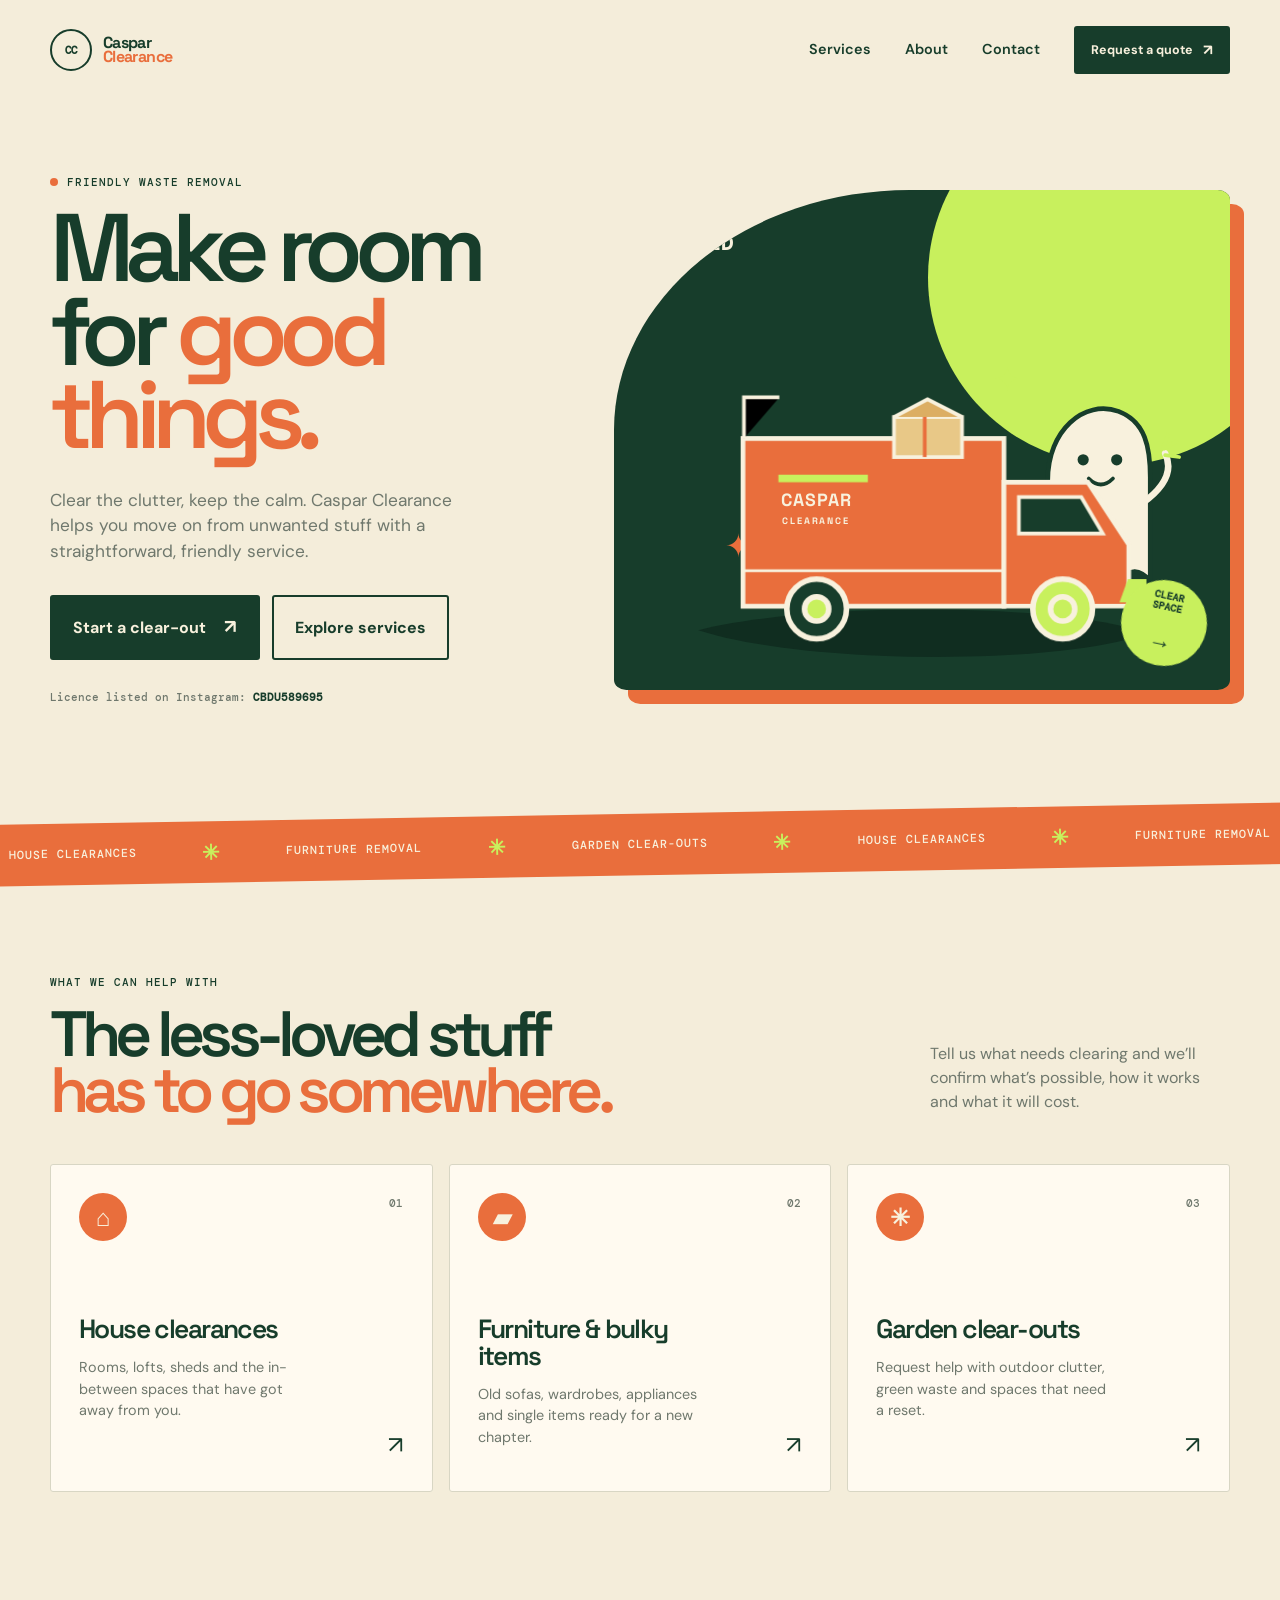
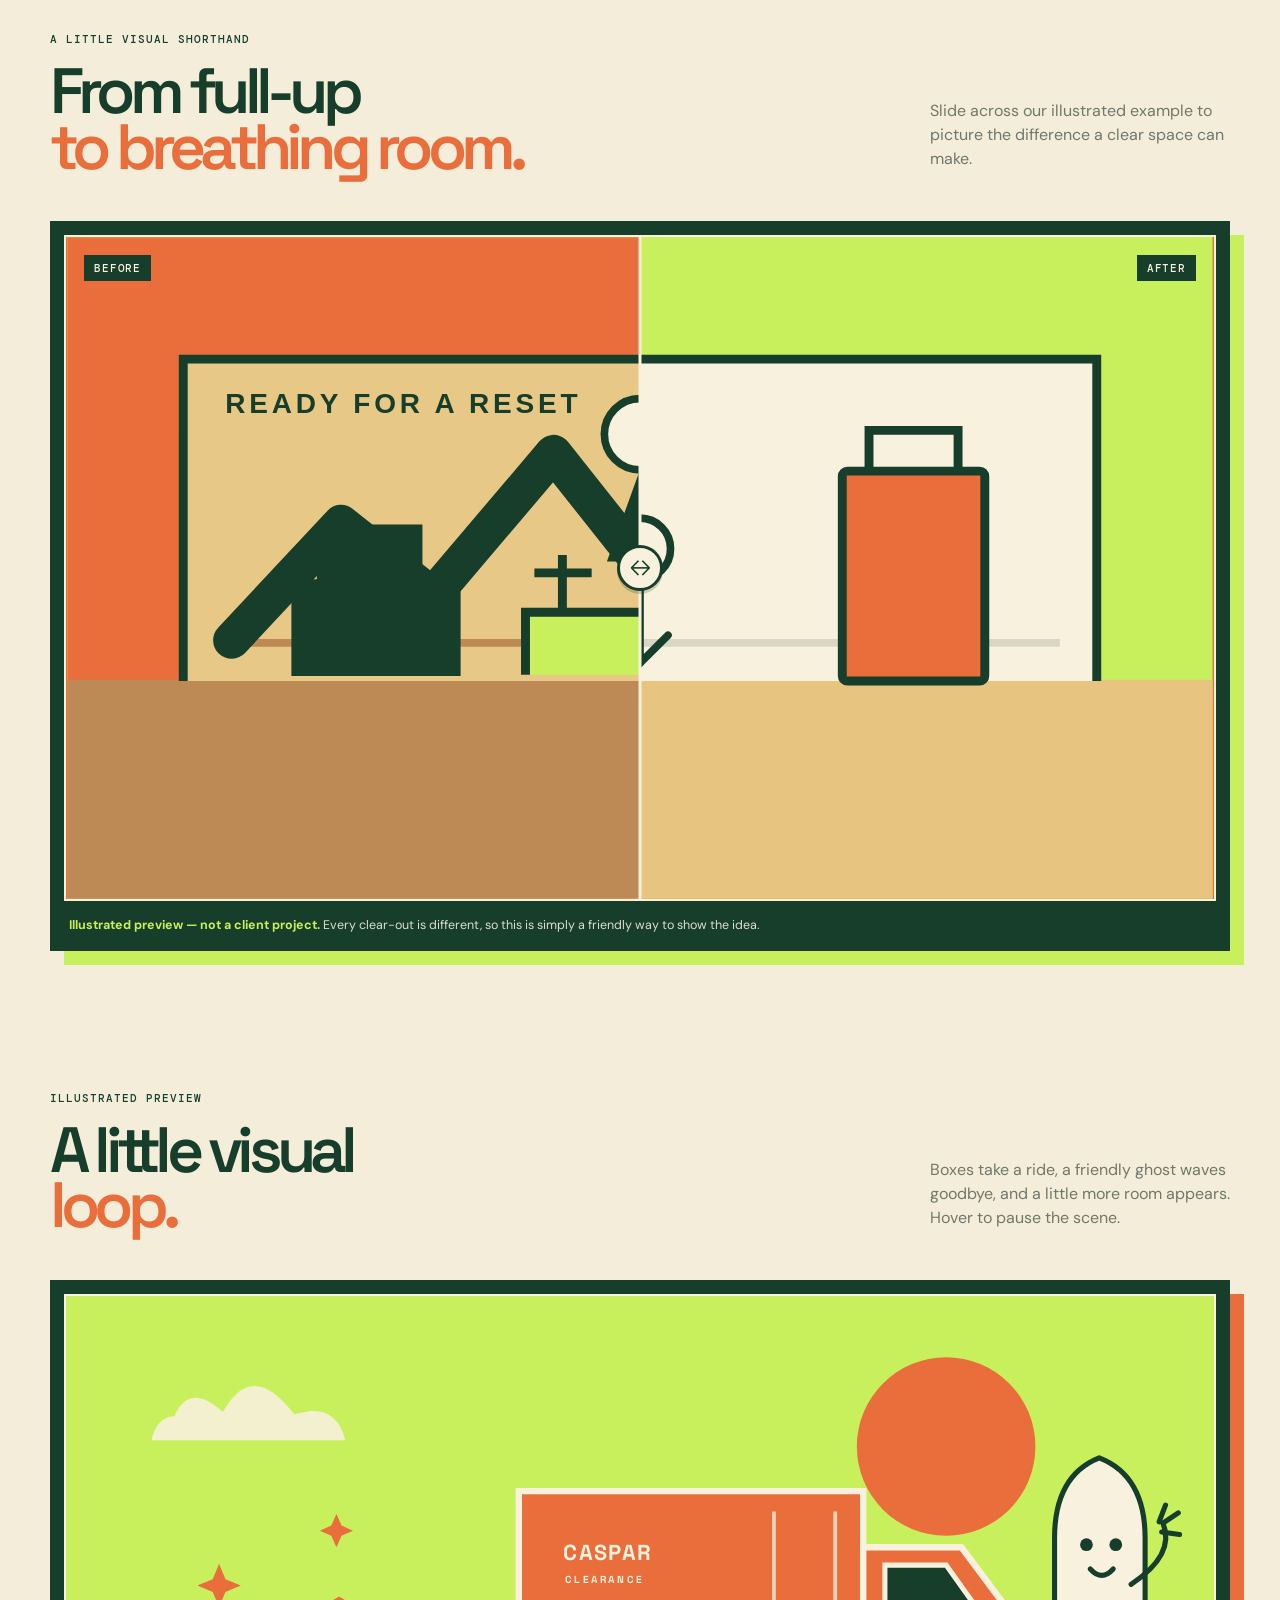
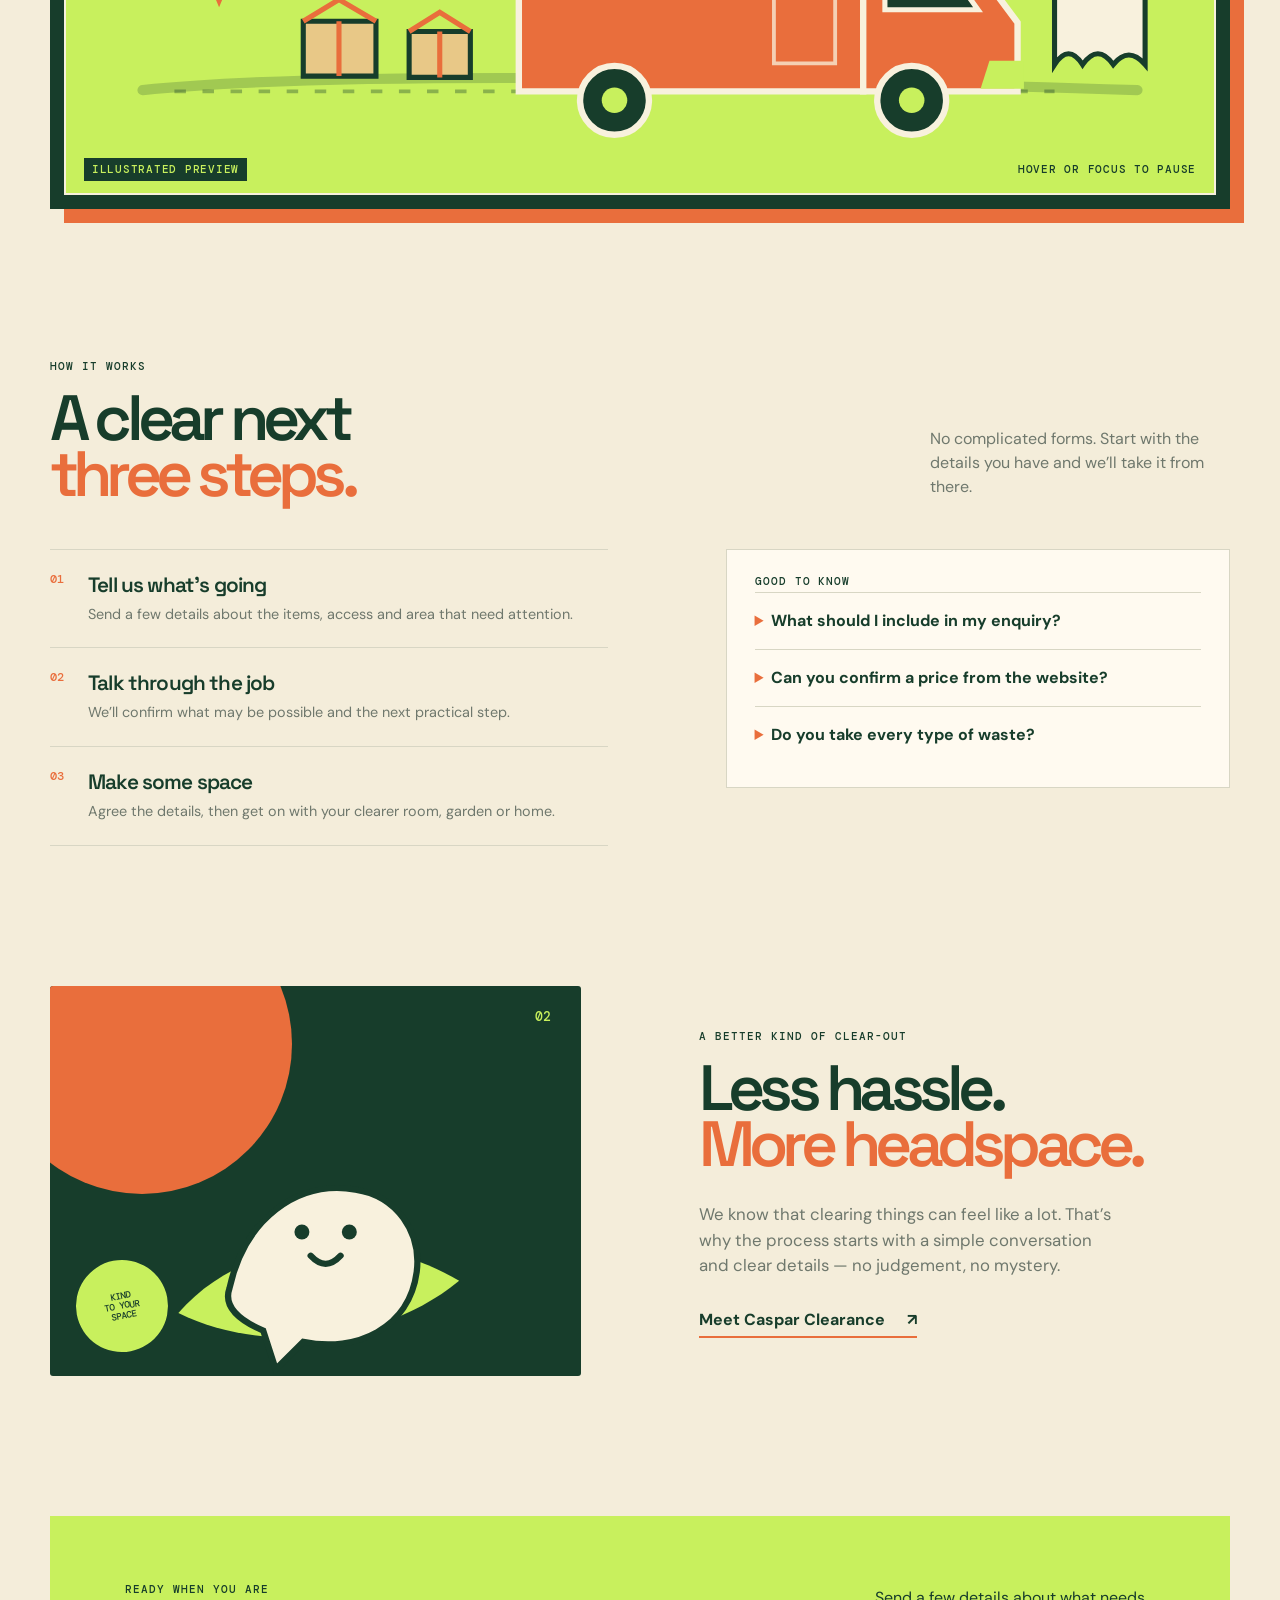
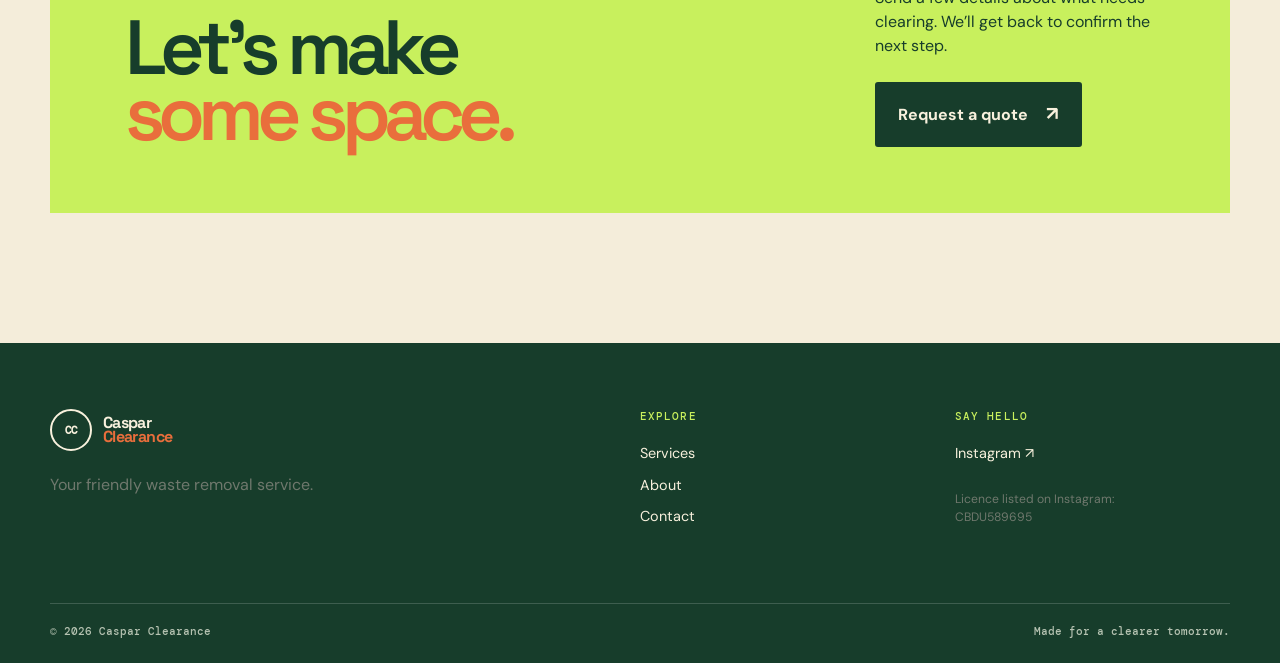
==== commit 77e8852d: "feat: add lightweight animated visual loop" ====
--- a/index.html
+++ b/index.html
@@ -8,6 +8,8 @@
   <link rel="stylesheet" href="assets/styles.css">
   <link rel="stylesheet" href="assets/motion.css">
   <link rel="stylesheet" href="assets/comparison.css">
+  <link rel="stylesheet" href="assets/loop.css">
+  <link rel="stylesheet" href="assets/loop.css">
 </head>
 <body>
   <header class="site-header">
@@ -46,6 +48,44 @@
       </div>
     </section>
 
+    <section class="section wrap loop-section" aria-labelledby="loop-title">
+      <div class="section-heading reveal">
+        <div><p class="eyebrow">Illustrated preview</p><h2 id="loop-title">A little visual<br><em>loop.</em></h2></div>
+        <p class="muted">Boxes take a ride, a friendly ghost waves goodbye, and a little more room appears. Hover to pause the scene.</p>
+      </div>
+      <div class="loop-card reveal">
+        <div class="loop-stage" tabindex="0" aria-label="Animated illustrated preview of boxes moving into a clearance truck while a ghost waves">
+          <svg class="loop-art" viewBox="0 0 900 390" role="img" aria-labelledby="loop-art-title loop-art-desc">
+            <title id="loop-art-title">Boxes on the way out</title>
+            <desc id="loop-art-desc">An illustrated clearance truck waits while two boxes travel along a path and a friendly ghost waves.</desc>
+            <path class="loop-sun" d="M690 48a70 70 0 1 0 0 140 70 70 0 0 0 0-140Z"/>
+            <path class="loop-cloud" d="M85 94q12-27 38-3 23-42 56 2 32-11 40 20H67q4-18 18-19Z"/>
+            <path class="loop-ground" d="M60 309q180-19 780 0"/>
+            <path class="loop-road" d="M85 310h690"/>
+            <g class="loop-truck">
+              <path d="M355 153h270v157H355z"/>
+              <path d="M625 197h77l44 59v54H625z"/>
+              <path class="loop-window" d="M642 211h48l25 35h-73z"/>
+              <path class="loop-bumper" d="M724 286h27v22h-34z"/>
+              <circle class="loop-wheel" cx="430" cy="317" r="27"/><circle class="loop-hub" cx="430" cy="317" r="10"/>
+              <circle class="loop-wheel" cx="663" cy="317" r="27"/><circle class="loop-hub" cx="663" cy="317" r="10"/>
+              <text x="390" y="207">CASPAR</text><text class="loop-small" x="391" y="225">CLEARANCE</text>
+              <path class="loop-door" d="M555 169v119h48V169"/>
+            </g>
+            <g class="loop-ghost">
+              <path d="M775 289V190q0-49 35-63 36 14 36 63v99q-13-15-25 0-12-17-24 0-11-17-22 0Z"/>
+              <circle cx="800" cy="195" r="5"/><circle cx="823" cy="195" r="5"/><path d="M803 214q9 10 18 0"/>
+              <path class="loop-wave" d="M835 226q35-23 25-48m0 0 12-8m-13 15 14 2m-16-10 5-13"/>
+            </g>
+            <g class="loop-box loop-box-one"><path d="M186 255h57v43h-57z"/><path d="M186 255l28-17 29 17m-29 0v43"/></g>
+            <g class="loop-box loop-box-two"><path d="M269 263h48v36h-48z"/><path d="m269 263 24-15 24 15m-24 0v36"/></g>
+            <path class="loop-spark" d="m120 210 5 12 12 5-12 5-5 12-5-12-12-5 12-5Zm92-39 4 9 9 4-9 4-4 9-4-9-9-4 9-4Z"/>
+          </svg>
+          <p class="loop-caption"><span>Illustrated preview</span><span>Hover or focus to pause</span></p>
+        </div>
+      </div>
+    </section>
+
     <section class="section wrap process-faq" aria-labelledby="process-title">
       <div class="section-heading reveal"><div><p class="eyebrow">How it works</p><h2>A clear next<br><em>three steps.</em></h2></div><p class="muted">No complicated forms. Start with the details you have and we’ll take it from there.</p></div>
       <div class="process-grid"><ol class="process-list reveal"><li><span>01</span><div><h3>Tell us what’s going</h3><p>Send a few details about the items, access and area that need attention.</p></div></li><li><span>02</span><div><h3>Talk through the job</h3><p>We’ll confirm what may be possible and the next practical step.</p></div></li><li><span>03</span><div><h3>Make some space</h3><p>Agree the details, then get on with your clearer room, garden or home.</p></div></li></ol><div class="faq-list reveal"><p class="eyebrow">Good to know</p><details><summary>What should I include in my enquiry?</summary><p>A short description of what needs clearing, where it is and any access notes is a useful start. Photos can help too.</p></details><details><summary>Can you confirm a price from the website?</summary><p>Every job is different. Send the details and Caspar Clearance can confirm what’s possible and what it will cost.</p></details><details><summary>Do you take every type of waste?</summary><p>Not necessarily. Tell us what you have in your enquiry so the service can be checked before anything is agreed.</p></details></div></div>
--- a/assets/loop.css
+++ b/assets/loop.css
@@ -0,0 +1,15 @@
+.loop-card{background:var(--forest);padding:14px;color:var(--cream);box-shadow:14px 14px 0 var(--orange)}
+.loop-stage{position:relative;overflow:hidden;background:var(--lime);border:2px solid var(--cream);outline:none}
+.loop-stage:focus-visible{outline:3px solid var(--orange);outline-offset:4px}
+.loop-art{display:block;width:100%;height:auto;min-height:280px}
+.loop-sun{fill:var(--orange)}.loop-cloud{fill:var(--cream);opacity:.9}.loop-ground{fill:none;stroke:var(--forest);stroke-width:8;stroke-linecap:round;opacity:.22}.loop-road{fill:none;stroke:var(--forest);stroke-width:3;stroke-dasharray:9 13;opacity:.35}
+.loop-truck>path:first-child,.loop-truck>path:nth-child(2){fill:var(--orange);stroke:var(--cream);stroke-width:5}.loop-window{fill:var(--forest);stroke:var(--cream);stroke-width:4}.loop-bumper{fill:var(--lime)}.loop-wheel{fill:var(--forest);stroke:var(--cream);stroke-width:5}.loop-hub{fill:var(--lime)}.loop-door{fill:none;stroke:var(--cream);stroke-width:3;opacity:.75}.loop-truck text{fill:var(--cream);font:700 17px var(--display);letter-spacing:1px}.loop-truck .loop-small{font-size:8px;letter-spacing:2px}.loop-ghost>path:first-child{fill:var(--cream);stroke:var(--forest);stroke-width:4}.loop-ghost circle{fill:var(--forest)}.loop-ghost>path:not(:first-child){fill:none;stroke:var(--forest);stroke-width:4;stroke-linecap:round;stroke-linejoin:round}.loop-box path:first-child{fill:#e8c887;stroke:var(--forest);stroke-width:4}.loop-box path:last-child{fill:none;stroke:var(--orange);stroke-width:4}.loop-spark{fill:var(--orange)}
+.loop-truck{transform-origin:50% 100%;animation:loop-truck-bob 3.8s ease-in-out infinite}.loop-ghost{transform-origin:50% 100%;animation:loop-ghost-float 3.8s ease-in-out infinite}.loop-wave{transform-origin:100% 100%;animation:loop-wave 1.9s ease-in-out infinite}.loop-box{animation:loop-box-ride 3.8s cubic-bezier(.4,0,.2,1) infinite}.loop-box-two{animation-delay:1.4s}.loop-spark{animation:loop-spark 3.8s ease-in-out infinite}.loop-stage:hover .loop-art *, .loop-stage:focus-within .loop-art *{animation-play-state:paused}
+.loop-caption{position:absolute;left:18px;right:18px;bottom:12px;display:flex;justify-content:space-between;margin:0;color:var(--forest);font:500 .66rem var(--mono);letter-spacing:.07em;text-transform:uppercase}.loop-caption span:first-child{background:var(--forest);color:var(--lime);padding:5px 8px}.loop-caption span:last-child{align-self:center}
+@keyframes loop-box-ride{0%,12%{transform:translateX(-55px) translateY(8px);opacity:0}22%{opacity:1}62%{transform:translateX(210px) translateY(-5px);opacity:1}78%,100%{transform:translateX(285px) translateY(-5px);opacity:0}}
+@keyframes loop-truck-bob{0%,100%{transform:translateY(0)}50%{transform:translateY(-3px)}}
+@keyframes loop-ghost-float{0%,100%{transform:translateY(0)}50%{transform:translateY(-8px)}}
+@keyframes loop-wave{0%,100%{transform:rotate(0)}45%{transform:rotate(10deg)}75%{transform:rotate(-5deg)}}
+@keyframes loop-spark{0%,100%{opacity:.35;transform:scale(.8)}50%{opacity:1;transform:scale(1)}}
+@media(max-width:800px){.loop-card{box-shadow:8px 8px 0 var(--orange)}.loop-art{min-height:230px}.loop-caption{left:12px;right:12px;font-size:.58rem}.loop-caption span:last-child{display:none}}
+@media(prefers-reduced-motion:reduce){.loop-truck,.loop-ghost,.loop-wave,.loop-box,.loop-spark{animation:none}.loop-box{opacity:1;transform:translateX(110px) translateY(-5px)}.loop-box-two{transform:translateX(180px) translateY(-5px)}}
--- a/assets/loop.css
+++ b/assets/loop.css
@@ -0,0 +1,15 @@
+.loop-card{background:var(--forest);padding:14px;color:var(--cream);box-shadow:14px 14px 0 var(--orange)}
+.loop-stage{position:relative;overflow:hidden;background:var(--lime);border:2px solid var(--cream);outline:none}
+.loop-stage:focus-visible{outline:3px solid var(--orange);outline-offset:4px}
+.loop-art{display:block;width:100%;height:auto;min-height:280px}
+.loop-sun{fill:var(--orange)}.loop-cloud{fill:var(--cream);opacity:.9}.loop-ground{fill:none;stroke:var(--forest);stroke-width:8;stroke-linecap:round;opacity:.22}.loop-road{fill:none;stroke:var(--forest);stroke-width:3;stroke-dasharray:9 13;opacity:.35}
+.loop-truck>path:first-child,.loop-truck>path:nth-child(2){fill:var(--orange);stroke:var(--cream);stroke-width:5}.loop-window{fill:var(--forest);stroke:var(--cream);stroke-width:4}.loop-bumper{fill:var(--lime)}.loop-wheel{fill:var(--forest);stroke:var(--cream);stroke-width:5}.loop-hub{fill:var(--lime)}.loop-door{fill:none;stroke:var(--cream);stroke-width:3;opacity:.75}.loop-truck text{fill:var(--cream);font:700 17px var(--display);letter-spacing:1px}.loop-truck .loop-small{font-size:8px;letter-spacing:2px}.loop-ghost>path:first-child{fill:var(--cream);stroke:var(--forest);stroke-width:4}.loop-ghost circle{fill:var(--forest)}.loop-ghost>path:not(:first-child){fill:none;stroke:var(--forest);stroke-width:4;stroke-linecap:round;stroke-linejoin:round}.loop-box path:first-child{fill:#e8c887;stroke:var(--forest);stroke-width:4}.loop-box path:last-child{fill:none;stroke:var(--orange);stroke-width:4}.loop-spark{fill:var(--orange)}
+.loop-truck{transform-origin:50% 100%;animation:loop-truck-bob 3.8s ease-in-out infinite}.loop-ghost{transform-origin:50% 100%;animation:loop-ghost-float 3.8s ease-in-out infinite}.loop-wave{transform-origin:100% 100%;animation:loop-wave 1.9s ease-in-out infinite}.loop-box{animation:loop-box-ride 3.8s cubic-bezier(.4,0,.2,1) infinite}.loop-box-two{animation-delay:1.4s}.loop-spark{animation:loop-spark 3.8s ease-in-out infinite}.loop-stage:hover .loop-art *, .loop-stage:focus-within .loop-art *{animation-play-state:paused}
+.loop-caption{position:absolute;left:18px;right:18px;bottom:12px;display:flex;justify-content:space-between;margin:0;color:var(--forest);font:500 .66rem var(--mono);letter-spacing:.07em;text-transform:uppercase}.loop-caption span:first-child{background:var(--forest);color:var(--lime);padding:5px 8px}.loop-caption span:last-child{align-self:center}
+@keyframes loop-box-ride{0%,12%{transform:translateX(-55px) translateY(8px);opacity:0}22%{opacity:1}62%{transform:translateX(210px) translateY(-5px);opacity:1}78%,100%{transform:translateX(285px) translateY(-5px);opacity:0}}
+@keyframes loop-truck-bob{0%,100%{transform:translateY(0)}50%{transform:translateY(-3px)}}
+@keyframes loop-ghost-float{0%,100%{transform:translateY(0)}50%{transform:translateY(-8px)}}
+@keyframes loop-wave{0%,100%{transform:rotate(0)}45%{transform:rotate(10deg)}75%{transform:rotate(-5deg)}}
+@keyframes loop-spark{0%,100%{opacity:.35;transform:scale(.8)}50%{opacity:1;transform:scale(1)}}
+@media(max-width:800px){.loop-card{box-shadow:8px 8px 0 var(--orange)}.loop-art{min-height:230px}.loop-caption{left:12px;right:12px;font-size:.58rem}.loop-caption span:last-child{display:none}}
+@media(prefers-reduced-motion:reduce){.loop-truck,.loop-ghost,.loop-wave,.loop-box,.loop-spark{animation:none}.loop-box{opacity:1;transform:translateX(110px) translateY(-5px)}.loop-box-two{transform:translateX(180px) translateY(-5px)}}
